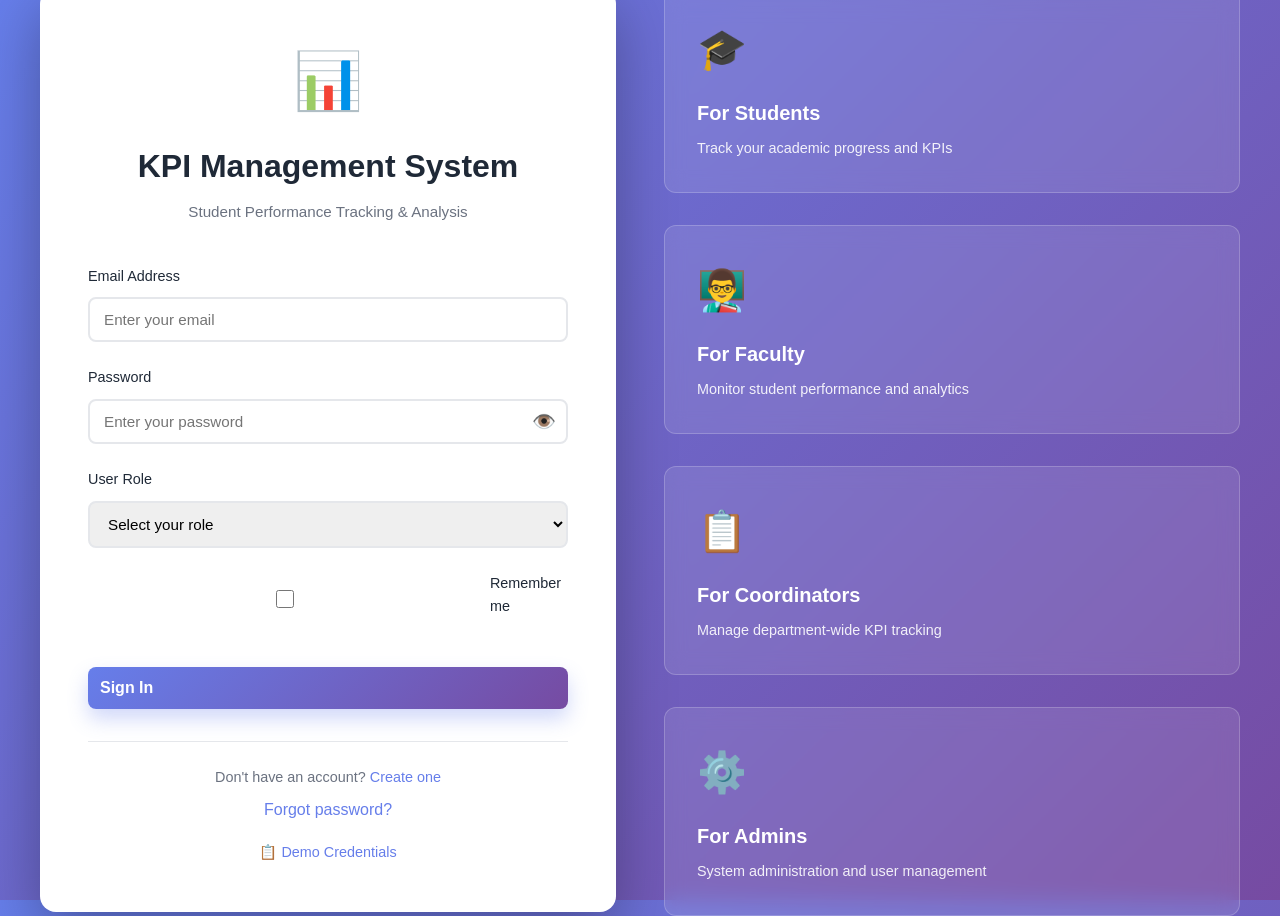
==== frontend/index.html @ 69cb8865 "feat: Add NeuralKPI neon-themed frontend and database seed - Add neon-themed login page (neon-login." ====
<!DOCTYPE html>
<html lang="en">
<head>
    <meta charset="UTF-8">
    <meta name="viewport" content="width=device-width, initial-scale=1.0">
    <title>Student KPI Management System - Login</title>
    <link rel="stylesheet" href="css/styles.css">
    <link rel="stylesheet" href="css/auth.css">
</head>
<body class="auth-body">
    <div class="auth-container">
        <div class="auth-box">
            <div class="auth-header">
                <div class="logo-icon">📊</div>
                <h1>KPI Management System</h1>
                <p class="subtitle">Student Performance Tracking & Analysis</p>
            </div>

            <form id="loginForm" class="login-form">
                <div class="form-group">
                    <label for="email">Email Address</label>
                    <input 
                        type="email" 
                        id="email" 
                        name="email" 
                        placeholder="Enter your email"
                        required
                    >
                </div>

                <div class="form-group">
                    <label for="password">Password</label>
                    <div class="password-input-wrapper">
                        <input 
                            type="password" 
                            id="password" 
                            name="password" 
                            placeholder="Enter your password"
                            required
                        >
                        <button type="button" class="toggle-password" id="togglePassword">
                            👁️
                        </button>
                    </div>
                </div>

                <div class="form-group">
                    <label for="role">User Role</label>
                    <select id="role" name="role" required>
                        <option value="">Select your role</option>
                        <option value="student">Student</option>
                        <option value="faculty">Faculty/Teacher</option>
                        <option value="coordinator">Department Coordinator</option>
                        <option value="admin">Administrator</option>
                    </select>
                </div>

                <div class="form-group checkbox">
                    <input type="checkbox" id="remember" name="remember">
                    <label for="remember">Remember me</label>
                </div>

                <button type="submit" class="btn btn-primary btn-login">Sign In</button>
            </form>

            <div class="auth-footer">
                <p>Don't have an account? <a href="#signup" class="signup-link">Create one</a></p>
                <a href="#forgot" class="forgot-password">Forgot password?</a>
            </div>
        </div>

        <div class="auth-info-panel">
            <div class="info-item">
                <div class="info-icon">🎓</div>
                <h3>For Students</h3>
                <p>Track your academic progress and KPIs</p>
            </div>
            <div class="info-item">
                <div class="info-icon">👨‍🏫</div>
                <h3>For Faculty</h3>
                <p>Monitor student performance and analytics</p>
            </div>
            <div class="info-item">
                <div class="info-icon">📋</div>
                <h3>For Coordinators</h3>
                <p>Manage department-wide KPI tracking</p>
            </div>
            <div class="info-item">
                <div class="info-icon">⚙️</div>
                <h3>For Admins</h3>
                <p>System administration and user management</p>
            </div>
        </div>
    </div>

    <!-- Demo Credentials Modal -->
    <div id="demoModal" class="modal">
        <div class="modal-content">
            <div class="modal-header">
                <h2>Demo Credentials</h2>
                <button class="close-modal">&times;</button>
            </div>
            <div class="modal-body">
                <table class="credentials-table">
                    <tr>
                        <th>Role</th>
                        <th>Email</th>
                        <th>Password</th>
                    </tr>
                    <tr>
                        <td>Student</td>
                        <td>student@example.com</td>
                        <td>password123</td>
                    </tr>
                    <tr>
                        <td>Faculty</td>
                        <td>faculty@example.com</td>
                        <td>password123</td>
                    </tr>
                    <tr>
                        <td>Coordinator</td>
                        <td>coordinator@example.com</td>
                        <td>password123</td>
                    </tr>
                    <tr>
                        <td>Admin</td>
                        <td>admin@example.com</td>
                        <td>admin123</td>
                    </tr>
                </table>
            </div>
        </div>
    </div>

    <script src="js/auth.js"></script>
</body>
</html>
---- frontend/css/styles.css ----
/* ============================================
   Global Styles & Variables
   ============================================ */

:root {
    --primary-color: #6366f1;
    --primary-dark: #4f46e5;
    --primary-light: #818cf8;
    --secondary-color: #8b5cf6;
    --success-color: #10b981;
    --warning-color: #f59e0b;
    --danger-color: #ef4444;
    --info-color: #3b82f6;
    
    --bg-primary: #ffffff;
    --bg-secondary: #f9fafb;
    --bg-tertiary: #f3f4f6;
    
    --text-primary: #1f2937;
    --text-secondary: #6b7280;
    --text-light: #9ca3af;
    
    --border-color: #e5e7eb;
    --border-light: #f3f4f6;
    
    --shadow-sm: 0 1px 2px 0 rgba(0, 0, 0, 0.05);
    --shadow-md: 0 4px 6px -1px rgba(0, 0, 0, 0.1), 0 2px 4px -1px rgba(0, 0, 0, 0.06);
    --shadow-lg: 0 10px 15px -3px rgba(0, 0, 0, 0.1), 0 4px 6px -2px rgba(0, 0, 0, 0.05);
    --shadow-xl: 0 20px 25px -5px rgba(0, 0, 0, 0.1), 0 10px 10px -5px rgba(0, 0, 0, 0.04);
    
    --radius-sm: 4px;
    --radius-md: 8px;
    --radius-lg: 12px;
    --radius-xl: 16px;
    
    --transition: all 0.3s cubic-bezier(0.4, 0, 0.2, 1);
}

* {
    margin: 0;
    padding: 0;
    box-sizing: border-box;
}

html, body {
    height: 100%;
    font-family: -apple-system, BlinkMacSystemFont, 'Segoe UI', Roboto, 'Helvetica Neue', Arial, sans-serif;
}

body {
    background-color: var(--bg-secondary);
    color: var(--text-primary);
    line-height: 1.6;
}

/* ============================================
   Typography
   ============================================ */

h1 { font-size: 2rem; font-weight: 700; }
h2 { font-size: 1.75rem; font-weight: 700; }
h3 { font-size: 1.25rem; font-weight: 600; }
h4 { font-size: 1rem; font-weight: 600; }
h5 { font-size: 0.9rem; font-weight: 600; }

p { color: var(--text-secondary); }

a {
    color: var(--primary-color);
    text-decoration: none;
    transition: var(--transition);
}

a:hover {
    color: var(--primary-dark);
}

/* ============================================
   Buttons
   ============================================ */

.btn {
    padding: 10px 16px;
    border: none;
    border-radius: var(--radius-md);
    font-size: 0.95rem;
    font-weight: 500;
    cursor: pointer;
    transition: var(--transition);
    display: inline-flex;
    align-items: center;
    gap: 8px;
    white-space: nowrap;
}

.btn-primary {
    background-color: var(--primary-color);
    color: white;
    box-shadow: var(--shadow-md);
}

.btn-primary:hover {
    background-color: var(--primary-dark);
    box-shadow: var(--shadow-lg);
    transform: translateY(-2px);
}

.btn-secondary {
    background-color: var(--bg-tertiary);
    color: var(--text-primary);
    border: 1px solid var(--border-color);
}

.btn-secondary:hover {
    background-color: var(--border-light);
    border-color: var(--border-light);
}

.btn-success {
    background-color: var(--success-color);
    color: white;
}

.btn-success:hover {
    background-color: #059669;
}

.btn-danger {
    background-color: var(--danger-color);
    color: white;
}

.btn-danger:hover {
    background-color: #dc2626;
}

.btn:disabled {
    opacity: 0.5;
    cursor: not-allowed;
}

/* ============================================
   Forms
   ============================================ */

.form-group {
    margin-bottom: 1.5rem;
    display: flex;
    flex-direction: column;
}

.form-group label {
    font-weight: 500;
    margin-bottom: 0.5rem;
    color: var(--text-primary);
}

.form-group input,
.form-group select,
.form-group textarea {
    padding: 10px 12px;
    border: 1px solid var(--border-color);
    border-radius: var(--radius-md);
    font-size: 0.95rem;
    font-family: inherit;
    transition: var(--transition);
}

.form-group input:focus,
.form-group select:focus,
.form-group textarea:focus {
    outline: none;
    border-color: var(--primary-color);
    box-shadow: 0 0 0 3px rgba(99, 102, 241, 0.1);
}

.form-group textarea {
    resize: vertical;
    min-height: 100px;
}

.form-row {
    display: grid;
    grid-template-columns: repeat(auto-fit, minmax(300px, 1fr));
    gap: 1.5rem;
}

.checkbox {
    flex-direction: row;
    align-items: center;
    gap: 0.5rem;
}

.checkbox input {
    width: 18px;
    height: 18px;
    margin: 0;
}

/* ============================================
   Cards & Containers
   ============================================ */

.card {
    background-color: var(--bg-primary);
    border-radius: var(--radius-lg);
    padding: 1.5rem;
    box-shadow: var(--shadow-md);
    transition: var(--transition);
}

.card:hover {
    box-shadow: var(--shadow-lg);
}

.container {
    max-width: 1400px;
    margin: 0 auto;
    padding: 0 1.5rem;
}

/* ============================================
   Tables
   ============================================ */

.table-container {
    background-color: var(--bg-primary);
    border-radius: var(--radius-lg);
    box-shadow: var(--shadow-md);
    overflow: hidden;
}

.data-table {
    width: 100%;
    border-collapse: collapse;
}

.data-table thead {
    background-color: var(--bg-tertiary);
    border-bottom: 2px solid var(--border-color);
}

.data-table th {
    padding: 1rem;
    text-align: left;
    font-weight: 600;
    color: var(--text-primary);
}

.data-table td {
    padding: 1rem;
    border-bottom: 1px solid var(--border-light);
}

.data-table tbody tr {
    transition: var(--transition);
}

.data-table tbody tr:hover {
    background-color: var(--bg-secondary);
}

.data-table tbody tr:last-child td {
    border-bottom: none;
}

/* ============================================
   Utilities
   ============================================ */

.subtitle {
    font-size: 0.95rem;
    color: var(--text-light);
}

.text-center {
    text-align: center;
}

.text-right {
    text-align: right;
}

.text-muted {
    color: var(--text-light);
}

.text-success {
    color: var(--success-color);
}

.text-danger {
    color: var(--danger-color);
}

.text-warning {
    color: var(--warning-color);
}

.badge {
    display: inline-block;
    padding: 4px 12px;
    border-radius: 999px;
    font-size: 0.8rem;
    font-weight: 500;
}

.badge-success {
    background-color: rgba(16, 185, 129, 0.1);
    color: var(--success-color);
}

.badge-warning {
    background-color: rgba(245, 158, 11, 0.1);
    color: var(--warning-color);
}

.badge-danger {
    background-color: rgba(239, 68, 68, 0.1);
    color: var(--danger-color);
}

.badge-primary {
    background-color: rgba(99, 102, 241, 0.1);
    color: var(--primary-color);
}

/* ============================================
   Modals
   ============================================ */

.modal {
    display: none;
    position: fixed;
    top: 0;
    left: 0;
    right: 0;
    bottom: 0;
    background-color: rgba(0, 0, 0, 0.5);
    z-index: 1000;
    align-items: center;
    justify-content: center;
    animation: fadeIn 0.3s ease-in-out;
}

.modal.active {
    display: flex;
}

@keyframes fadeIn {
    from {
        opacity: 0;
    }
    to {
        opacity: 1;
    }
}

.modal-content {
    background-color: var(--bg-primary);
    border-radius: var(--radius-lg);
    box-shadow: var(--shadow-xl);
    max-width: 500px;
    width: 90%;
    animation: slideUp 0.3s ease-out;
}

@keyframes slideUp {
    from {
        transform: translateY(50px);
        opacity: 0;
    }
    to {
        transform: translateY(0);
        opacity: 1;
    }
}

.modal-header {
    padding: 1.5rem;
    border-bottom: 1px solid var(--border-color);
    display: flex;
    justify-content: space-between;
    align-items: center;
}

.modal-header h2 {
    font-size: 1.5rem;
    margin: 0;
}

.close-modal {
    background: none;
    border: none;
    font-size: 1.5rem;
    color: var(--text-light);
    cursor: pointer;
    transition: var(--transition);
}

.close-modal:hover {
    color: var(--text-primary);
}

.modal-body {
    padding: 1.5rem;
}

.modal-form {
    display: flex;
    flex-direction: column;
    gap: 1rem;
}

.form-actions {
    display: flex;
    gap: 1rem;
    justify-content: flex-end;
    margin-top: 1.5rem;
}

/* ============================================
   Responsive Design
   ============================================ */

@media (max-width: 768px) {
    h1 { font-size: 1.5rem; }
    h2 { font-size: 1.25rem; }
    h3 { font-size: 1rem; }
    
    .form-row {
        grid-template-columns: 1fr;
    }
}

/* ============================================
   Animations
   ============================================ */

@keyframes spin {
    from {
        transform: rotate(0deg);
    }
    to {
        transform: rotate(360deg);
    }
}

@keyframes pulse {
    0%, 100% {
        opacity: 1;
    }
    50% {
        opacity: 0.5;
    }
}

.spinner {
    animation: spin 1s linear infinite;
}

.pulse {
    animation: pulse 2s cubic-bezier(0.4, 0, 0.6, 1) infinite;
}
---- frontend/css/auth.css ----
/* ============================================
   Authentication Page Styles
   ============================================ */

.auth-body {
    background: linear-gradient(135deg, #667eea 0%, #764ba2 100%);
    min-height: 100vh;
    display: flex;
    align-items: center;
    justify-content: center;
    padding: 20px;
    font-family: -apple-system, BlinkMacSystemFont, 'Segoe UI', Roboto, sans-serif;
}

.auth-container {
    display: grid;
    grid-template-columns: 1fr 1fr;
    gap: 3rem;
    max-width: 1200px;
    width: 100%;
    align-items: center;
}

/* ============================================
   Auth Box (Login Form)
   ============================================ */

.auth-box {
    background-color: white;
    border-radius: 16px;
    box-shadow: 0 20px 60px rgba(0, 0, 0, 0.3);
    padding: 3rem;
    animation: slideInLeft 0.6s ease-out;
}

@keyframes slideInLeft {
    from {
        transform: translateX(-50px);
        opacity: 0;
    }
    to {
        transform: translateX(0);
        opacity: 1;
    }
}

.auth-header {
    text-align: center;
    margin-bottom: 2.5rem;
}

.logo-icon {
    font-size: 3.5rem;
    display: block;
    margin-bottom: 1rem;
    animation: bounce 2s ease-in-out infinite;
}

@keyframes bounce {
    0%, 100% {
        transform: translateY(0);
    }
    50% {
        transform: translateY(-10px);
    }
}

.auth-header h1 {
    font-size: 2rem;
    color: #1f2937;
    margin-bottom: 0.5rem;
}

.auth-header .subtitle {
    color: #6b7280;
    font-size: 0.95rem;
}

/* ============================================
   Form Styles
   ============================================ */

.login-form {
    display: flex;
    flex-direction: column;
    gap: 1.5rem;
}

.login-form .form-group {
    margin-bottom: 0;
}

.login-form label {
    display: block;
    font-weight: 500;
    color: #1f2937;
    margin-bottom: 0.6rem;
    font-size: 0.9rem;
}

.login-form input,
.login-form select {
    width: 100%;
    padding: 12px 14px;
    border: 2px solid #e5e7eb;
    border-radius: 8px;
    font-size: 0.95rem;
    font-family: inherit;
    transition: all 0.3s ease;
}

.login-form input:focus,
.login-form select:focus {
    outline: none;
    border-color: #667eea;
    box-shadow: 0 0 0 4px rgba(102, 126, 234, 0.1);
}

.password-input-wrapper {
    position: relative;
    display: flex;
    align-items: center;
}

.password-input-wrapper input {
    margin: 0;
    width: 100%;
}

.toggle-password {
    position: absolute;
    right: 12px;
    background: none;
    border: none;
    font-size: 1.2rem;
    cursor: pointer;
    color: #6b7280;
    transition: color 0.3s ease;
}

.toggle-password:hover {
    color: #667eea;
}

/* ============================================
   Login Button
   ============================================ */

.btn-login {
    background: linear-gradient(135deg, #667eea 0%, #764ba2 100%);
    color: white;
    padding: 12px;
    border: none;
    border-radius: 8px;
    font-size: 1rem;
    font-weight: 600;
    cursor: pointer;
    transition: all 0.3s ease;
    box-shadow: 0 10px 20px rgba(102, 126, 234, 0.3);
    margin-top: 1rem;
}

.btn-login:hover {
    transform: translateY(-2px);
    box-shadow: 0 15px 30px rgba(102, 126, 234, 0.4);
}

.btn-login:active {
    transform: translateY(0);
}

/* ============================================
   Auth Footer
   ============================================ */

.auth-footer {
    margin-top: 2rem;
    text-align: center;
    border-top: 1px solid #e5e7eb;
    padding-top: 1.5rem;
}

.auth-footer p {
    color: #6b7280;
    font-size: 0.9rem;
    margin-bottom: 0.5rem;
}

.signup-link,
.forgot-password {
    color: #667eea;
    text-decoration: none;
    font-weight: 500;
    transition: color 0.3s ease;
}

.signup-link:hover,
.forgot-password:hover {
    color: #764ba2;
    text-decoration: underline;
}

/* ============================================
   Info Panel (Right Side)
   ============================================ */

.auth-info-panel {
    display: grid;
    grid-template-rows: repeat(2, 1fr);
    gap: 2rem;
    animation: slideInRight 0.6s ease-out;
}

@keyframes slideInRight {
    from {
        transform: translateX(50px);
        opacity: 0;
    }
    to {
        transform: translateX(0);
        opacity: 1;
    }
}

.info-item {
    background-color: rgba(255, 255, 255, 0.1);
    backdrop-filter: blur(10px);
    border: 1px solid rgba(255, 255, 255, 0.2);
    border-radius: 12px;
    padding: 2rem;
    color: white;
    transition: all 0.3s ease;
}

.info-item:hover {
    background-color: rgba(255, 255, 255, 0.15);
    transform: translateY(-5px);
    box-shadow: 0 10px 30px rgba(0, 0, 0, 0.2);
}

.info-icon {
    font-size: 2.5rem;
    display: block;
    margin-bottom: 1rem;
}

.info-item h3 {
    font-size: 1.25rem;
    margin-bottom: 0.5rem;
}

.info-item p {
    font-size: 0.9rem;
    color: rgba(255, 255, 255, 0.9);
    margin: 0;
}

/* ============================================
   Credentials Table
   ============================================ */

.credentials-table {
    width: 100%;
    border-collapse: collapse;
    margin-top: 1rem;
}

.credentials-table th,
.credentials-table td {
    padding: 0.75rem;
    text-align: left;
    border: 1px solid #e5e7eb;
}

.credentials-table th {
    background-color: #f3f4f6;
    font-weight: 600;
    color: #1f2937;
}

.credentials-table td {
    color: #1f2937;
}

/* ============================================
   Modal Styles (for Demo Credentials)
   ============================================ */

.modal {
    display: none;
    position: fixed;
    top: 0;
    left: 0;
    right: 0;
    bottom: 0;
    background-color: rgba(0, 0, 0, 0.5);
    z-index: 1000;
    align-items: center;
    justify-content: center;
}

.modal.active {
    display: flex;
    animation: fadeIn 0.3s ease-in-out;
}

@keyframes fadeIn {
    from {
        opacity: 0;
    }
    to {
        opacity: 1;
    }
}

.modal-content {
    background-color: white;
    border-radius: 12px;
    box-shadow: 0 25px 50px rgba(0, 0, 0, 0.3);
    max-width: 500px;
    width: 90%;
    animation: slideUp 0.3s ease-out;
}

@keyframes slideUp {
    from {
        transform: translateY(30px);
        opacity: 0;
    }
    to {
        transform: translateY(0);
        opacity: 1;
    }
}

.modal-header {
    padding: 1.5rem;
    border-bottom: 1px solid #e5e7eb;
    display: flex;
    justify-content: space-between;
    align-items: center;
}

.modal-header h2 {
    font-size: 1.5rem;
    margin: 0;
    color: #1f2937;
}

.modal-body {
    padding: 1.5rem;
}

/* ============================================
   Responsive Design
   ============================================ */

@media (max-width: 1024px) {
    .auth-container {
        grid-template-columns: 1fr;
        gap: 2rem;
    }

    .auth-info-panel {
        display: grid;
        grid-template-columns: repeat(2, 1fr);
        gap: 1.5rem;
    }

    .auth-box {
        padding: 2.5rem;
    }
}

@media (max-width: 768px) {
    .auth-body {
        padding: 15px;
    }

    .auth-container {
        grid-template-columns: 1fr;
        gap: 1.5rem;
    }

    .auth-box {
        padding: 1.5rem;
    }

    .auth-header h1 {
        font-size: 1.5rem;
    }

    .logo-icon {
        font-size: 2.5rem;
    }

    .auth-info-panel {
        grid-template-columns: 1fr;
        display: none;
    }

    .info-item {
        padding: 1.5rem;
    }
}

@media (max-width: 480px) {
    .auth-box {
        padding: 1.25rem;
    }

    .auth-header h1 {
        font-size: 1.25rem;
    }

    .logo-icon {
        font-size: 2rem;
    }

    .login-form input,
    .login-form select {
        padding: 10px 12px;
        font-size: 16px;
    }
}
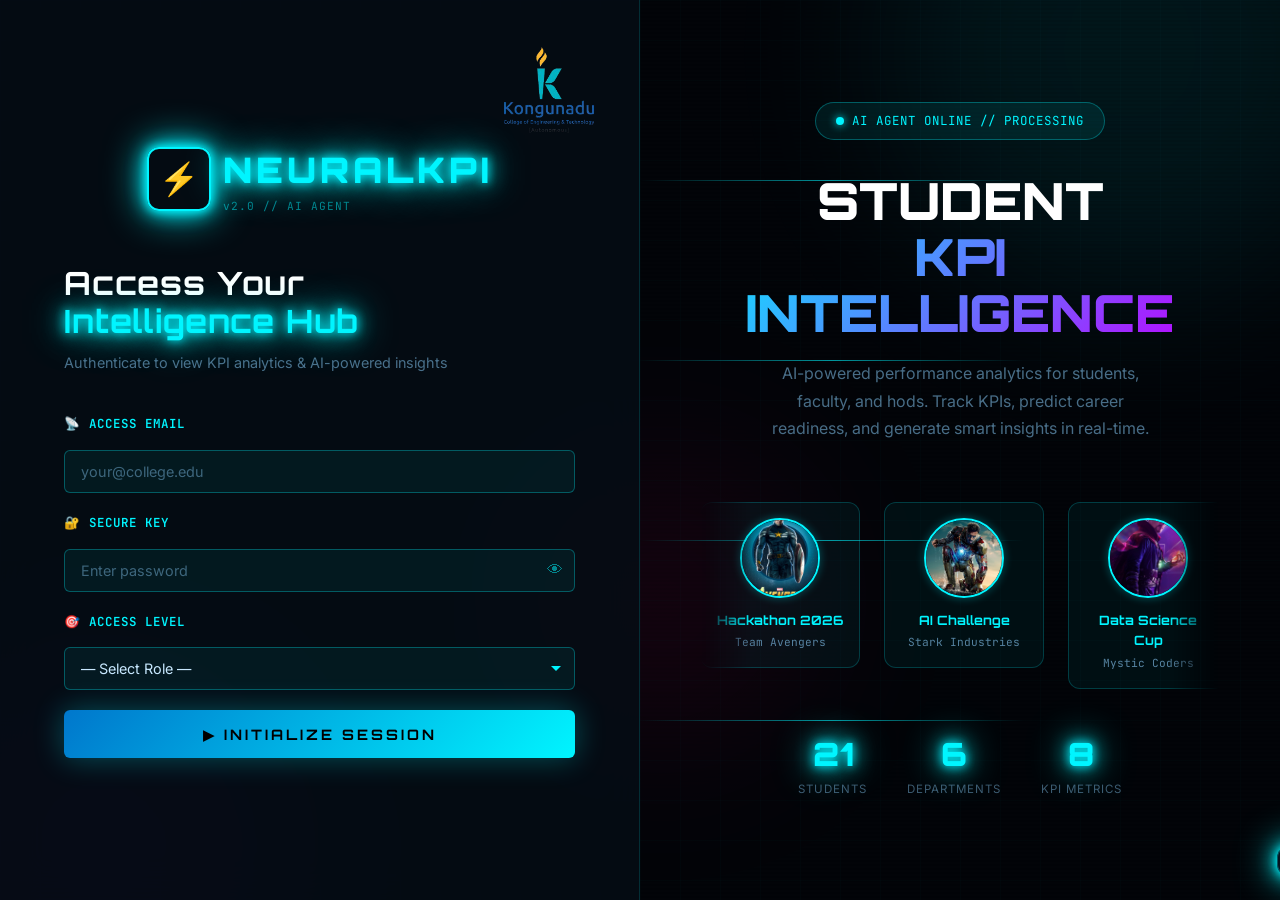
==== commit 0214f469: "Integrated AI Agent Chatbot & Configurable KPI Scoring Engine" ====
--- a/frontend/index.html
+++ b/frontend/index.html
@@ -1,137 +1,883 @@
 <!DOCTYPE html>
 <html lang="en">
+
 <head>
-    <meta charset="UTF-8">
-    <meta name="viewport" content="width=device-width, initial-scale=1.0">
-    <title>Student KPI Management System - Login</title>
-    <link rel="stylesheet" href="css/styles.css">
-    <link rel="stylesheet" href="css/auth.css">
+  <meta charset="UTF-8">
+  <meta name="viewport" content="width=device-width, initial-scale=1.0">
+  <title>NeuralKPI — Student AI Performance Agent</title>
+  <meta name="description" content="AI-powered Student KPI Performance Tracking System with real-time analytics">
+  <link rel="stylesheet" href="css/neon-theme.css">
+  <style>
+    /* ---- LOGIN PAGE SPECIFIC STYLES ---- */
+    body {
+      min-height: 100vh;
+      display: flex;
+      align-items: stretch;
+    }
+
+    /* Animated particle background */
+    .particles-canvas {
+      position: fixed;
+      top: 0;
+      left: 0;
+      width: 100%;
+      height: 100%;
+      z-index: 0;
+      pointer-events: none;
+    }
+
+    /* Floating orbs */
+    .orb {
+      position: fixed;
+      border-radius: 50%;
+      filter: blur(80px);
+      opacity: 0.15;
+      pointer-events: none;
+    }
+
+    .orb-1 {
+      width: 500px;
+      height: 500px;
+      background: var(--neon-cyan);
+      top: -200px;
+      right: -100px;
+      animation: float 8s ease-in-out infinite;
+    }
+
+    .orb-2 {
+      width: 400px;
+      height: 400px;
+      background: var(--neon-purple);
+      bottom: -150px;
+      left: -100px;
+      animation: float 10s ease-in-out infinite reverse;
+    }
+
+    .orb-3 {
+      width: 300px;
+      height: 300px;
+      background: var(--neon-pink);
+      top: 50%;
+      left: 40%;
+      animation: float 6s ease-in-out infinite 2s;
+    }
+
+    /* Page Layout */
+    .login-page {
+      display: grid;
+      grid-template-columns: 1fr 1fr;
+      min-height: 100vh;
+      width: 100%;
+      position: relative;
+      z-index: 2;
+    }
+
+    /* Left Panel - Login Form */
+    .login-panel {
+      display: flex;
+      flex-direction: column;
+      justify-content: center;
+      padding: 60px 64px;
+      background: rgba(5, 13, 21, 0.9);
+      backdrop-filter: blur(20px);
+      border-right: 1px solid rgba(0, 245, 255, 0.15);
+      position: relative;
+    }
+
+    .login-brand {
+      display: flex;
+      align-items: center;
+      justify-content: center;
+      gap: 12px;
+      margin-bottom: 48px;
+    }
+
+    .brand-icon {
+      width: 64px;
+      height: 64px;
+      border: 2px solid var(--neon-cyan);
+      border-radius: 12px;
+      display: flex;
+      align-items: center;
+      justify-content: center;
+      font-size: 2rem;
+      box-shadow: var(--glow-cyan);
+      animation: glowPulse 3s ease-in-out infinite;
+    }
+
+    .brand-name {
+      font-family: var(--font-display);
+      font-size: 2.2rem;
+      font-weight: 900;
+      letter-spacing: 4px;
+      color: var(--neon-cyan);
+      text-shadow: var(--glow-cyan);
+    }
+
+    .brand-version {
+      font-family: var(--font-mono);
+      font-size: 0.7rem;
+      color: rgba(0, 245, 255, 0.5);
+      letter-spacing: 1px;
+    }
+
+    .login-headline {
+      font-family: var(--font-display);
+      font-size: 2rem;
+      font-weight: 700;
+      color: #ffffff;
+      line-height: 1.2;
+      margin-bottom: 10px;
+      letter-spacing: 1px;
+    }
+
+    .login-headline span {
+      color: var(--neon-cyan);
+      text-shadow: var(--glow-cyan);
+    }
+
+    .login-sub {
+      color: rgba(120, 180, 220, 0.6);
+      font-size: 0.9rem;
+      margin-bottom: 40px;
+    }
+
+    /* Form Styles */
+    .login-form {
+      display: flex;
+      flex-direction: column;
+      gap: 20px;
+    }
+
+    .form-group {
+      display: flex;
+      flex-direction: column;
+      gap: 8px;
+    }
+
+    .password-wrapper {
+      position: relative;
+    }
+
+    .password-wrapper .neon-input {
+      padding-right: 48px;
+    }
+
+    .toggle-pw-btn {
+      position: absolute;
+      right: 12px;
+      top: 50%;
+      transform: translateY(-50%);
+      background: transparent;
+      border: none;
+      cursor: pointer;
+      color: rgba(0, 245, 255, 0.5);
+      font-size: 1rem;
+      transition: color var(--transition-fast);
+    }
+
+    .toggle-pw-btn:hover {
+      color: var(--neon-cyan);
+    }
+
+    .forgot-link {
+      align-self: flex-end;
+      font-size: 0.78rem;
+      color: rgba(0, 245, 255, 0.5);
+      text-decoration: none;
+      transition: color var(--transition-fast);
+      font-family: var(--font-mono);
+    }
+
+    .forgot-link:hover {
+      color: var(--neon-cyan);
+    }
+
+    .login-btn {
+      width: 100%;
+      padding: 15px;
+      background: linear-gradient(135deg, #0077cc, #00f5ff);
+      color: #000;
+      font-family: var(--font-display);
+      font-size: 0.9rem;
+      font-weight: 700;
+      letter-spacing: 3px;
+      border: none;
+      border-radius: var(--radius-sm);
+      cursor: pointer;
+      transition: all var(--transition-med);
+      box-shadow: 0 0 30px rgba(0, 245, 255, 0.3);
+      position: relative;
+      overflow: hidden;
+    }
+
+    .login-btn::before {
+      content: '';
+      position: absolute;
+      top: 0;
+      left: -100%;
+      width: 100%;
+      height: 100%;
+      background: linear-gradient(90deg, transparent, rgba(255, 255, 255, 0.2), transparent);
+      transition: left 0.5s;
+    }
+
+    .login-btn:hover {
+      box-shadow: var(--glow-cyan);
+      transform: translateY(-2px);
+    }
+
+    .login-btn:hover::before {
+      left: 100%;
+    }
+
+    .login-btn:active {
+      transform: translateY(0);
+    }
+
+    .login-btn.loading {
+      pointer-events: none;
+      opacity: 0.7;
+    }
+
+    /* Demo Cards */
+    .demo-section {
+      margin-top: 28px;
+      padding-top: 20px;
+      border-top: 1px solid rgba(0, 245, 255, 0.1);
+    }
+
+    .demo-label {
+      font-family: var(--font-mono);
+      font-size: 0.7rem;
+      color: rgba(0, 245, 255, 0.4);
+      letter-spacing: 2px;
+      text-transform: uppercase;
+      margin-bottom: 12px;
+    }
+
+    .demo-cards {
+      display: grid;
+      grid-template-columns: 1fr 1fr;
+      gap: 8px;
+    }
+
+    .demo-card {
+      padding: 10px 14px;
+      background: var(--bg-glass);
+      border: 1px solid rgba(0, 245, 255, 0.1);
+      border-radius: var(--radius-sm);
+      cursor: pointer;
+      transition: all var(--transition-fast);
+    }
+
+    .demo-card:hover {
+      background: var(--bg-glass-hover);
+      border-color: rgba(0, 245, 255, 0.3);
+      transform: translateY(-1px);
+    }
+
+    .demo-role {
+      font-size: 0.7rem;
+      font-weight: 700;
+      letter-spacing: 1px;
+      text-transform: uppercase;
+      margin-bottom: 2px;
+      font-family: var(--font-mono);
+    }
+
+    .demo-creds {
+      font-size: 0.72rem;
+      color: rgba(120, 180, 220, 0.6);
+    }
+
+    /* Right Panel - Hero */
+    .hero-panel {
+      display: flex;
+      flex-direction: column;
+      justify-content: center;
+      align-items: center;
+      padding: 60px;
+      background: rgba(2, 4, 8, 0.5);
+      position: relative;
+      overflow: hidden;
+    }
+
+    /* Animated circuit lines */
+    .circuit-bg {
+      position: absolute;
+      inset: 0;
+      pointer-events: none;
+      overflow: hidden;
+    }
+
+    .circuit-line {
+      position: absolute;
+      background: linear-gradient(90deg, transparent, rgba(0, 245, 255, 0.6), transparent);
+      height: 1px;
+      width: 60%;
+      animation: dataStream 4s linear infinite;
+    }
+
+    .hero-badge {
+      display: inline-flex;
+      align-items: center;
+      gap: 8px;
+      padding: 8px 20px;
+      background: rgba(0, 245, 255, 0.08);
+      border: 1px solid rgba(0, 245, 255, 0.3);
+      border-radius: 100px;
+      margin-bottom: 32px;
+      font-family: var(--font-mono);
+      font-size: 0.78rem;
+      color: var(--neon-cyan);
+      letter-spacing: 1px;
+    }
+
+    .hero-badge-dot {
+      width: 8px;
+      height: 8px;
+      background: var(--neon-cyan);
+      border-radius: 50%;
+      animation: neonPulse 1.5s ease-in-out infinite;
+      box-shadow: 0 0 8px var(--neon-cyan);
+    }
+
+    .hero-title {
+      font-family: var(--font-display);
+      font-size: 3.2rem;
+      font-weight: 900;
+      text-align: center;
+      line-height: 1.1;
+      margin-bottom: 20px;
+    }
+
+    .hero-title .line1 {
+      color: #ffffff;
+      display: block;
+    }
+
+    .hero-title .line2 {
+      background: linear-gradient(135deg, var(--neon-cyan), var(--neon-purple));
+      -webkit-background-clip: text;
+      -webkit-text-fill-color: transparent;
+      background-clip: text;
+      display: block;
+    }
+
+    .hero-desc {
+      text-align: center;
+      color: rgba(120, 180, 220, 0.6);
+      font-size: 1rem;
+      max-width: 400px;
+      line-height: 1.7;
+      margin-bottom: 40px;
+    }
+
+    /* Feature Grid */
+    .features-grid {
+      display: grid;
+      grid-template-columns: 1fr 1fr;
+      gap: 16px;
+      width: 100%;
+      max-width: 500px;
+    }
+
+    .feature-item {
+      padding: 20px;
+      background: var(--bg-glass);
+      border-radius: var(--radius-md);
+      border: var(--border-neon);
+      transition: all var(--transition-med);
+    }
+
+    .feature-item:hover {
+      background: var(--bg-glass-hover);
+      box-shadow: 0 0 20px rgba(0, 245, 255, 0.08);
+      transform: translateY(-3px);
+    }
+
+    .feature-icon {
+      font-size: 1.8rem;
+      margin-bottom: 8px;
+    }
+
+    .feature-name {
+      font-family: var(--font-display);
+      font-size: 0.75rem;
+      font-weight: 700;
+      color: var(--neon-cyan);
+      letter-spacing: 1px;
+      text-transform: uppercase;
+      margin-bottom: 4px;
+    }
+
+    .feature-desc {
+      font-size: 0.75rem;
+      color: rgba(120, 180, 220, 0.5);
+      line-height: 1.4;
+    }
+
+    /* Stats Row */
+    .stats-row {
+      display: flex;
+      gap: 40px;
+      margin-top: 40px;
+    }
+
+    .stat-item {
+      text-align: center;
+    }
+
+    .stat-num {
+      font-family: var(--font-display);
+      font-size: 2rem;
+      font-weight: 900;
+      color: var(--neon-cyan);
+      text-shadow: var(--glow-cyan);
+    }
+
+    .stat-label {
+      font-size: 0.72rem;
+      color: rgba(120, 180, 220, 0.5);
+      letter-spacing: 1px;
+      text-transform: uppercase;
+    }
+
+    /* Error message */
+    .error-msg {
+      padding: 12px 16px;
+      background: rgba(255, 0, 110, 0.1);
+      border: 1px solid rgba(255, 0, 110, 0.4);
+      border-radius: var(--radius-sm);
+      color: var(--neon-pink);
+      font-size: 0.85rem;
+      display: none;
+    }
+
+    .error-msg.show {
+      display: block;
+      animation: fadeIn 0.3s ease;
+    }
+
+    /* Marquee Winners */
+    .winners-marquee {
+      width: 100%;
+      max-width: 600px;
+      overflow: hidden;
+      white-space: nowrap;
+      position: relative;
+      margin-top: 20px;
+      mask-image: linear-gradient(to right, transparent, black 10%, black 90%, transparent);
+      -webkit-mask-image: linear-gradient(to right, transparent, black 10%, black 90%, transparent);
+    }
+
+    .winners-track {
+      display: inline-block;
+      animation: marquee 20s linear infinite;
+    }
+
+    .winners-track:hover {
+      animation-play-state: paused;
+    }
+
+    @keyframes marquee {
+      0% {
+        transform: translateX(0);
+      }
+
+      100% {
+        transform: translateX(-50%);
+      }
+    }
+
+    .winner-card {
+      display: inline-flex;
+      flex-direction: column;
+      align-items: center;
+      width: 160px;
+      margin-right: 20px;
+      padding: 15px;
+      background: rgba(0, 245, 255, 0.05);
+      border-radius: var(--radius-md);
+      border: 1px solid rgba(0, 245, 255, 0.2);
+      vertical-align: top;
+      white-space: normal;
+      text-align: center;
+      transition: all var(--transition-med);
+    }
+
+    .winner-card:hover {
+      background: rgba(0, 245, 255, 0.1);
+      box-shadow: 0 0 15px rgba(0, 245, 255, 0.15);
+      transform: translateY(-2px);
+    }
+
+    .winner-photo {
+      width: 80px;
+      height: 80px;
+      border-radius: 50%;
+      object-fit: cover;
+      margin-bottom: 12px;
+      border: 2px solid var(--neon-cyan);
+      box-shadow: 0 0 10px rgba(0, 245, 255, 0.3);
+    }
+
+    .winner-event {
+      font-family: var(--font-display);
+      font-size: 0.8rem;
+      font-weight: 700;
+      color: var(--neon-cyan);
+      margin-bottom: 4px;
+    }
+
+    .winner-team {
+      font-family: var(--font-mono);
+      font-size: 0.7rem;
+      color: rgba(120, 180, 220, 0.7);
+    }
+
+    /* Responsive */
+    @media (max-width: 960px) {
+      .login-page {
+        grid-template-columns: 1fr;
+      }
+
+      .hero-panel {
+        display: none;
+      }
+
+      .login-panel {
+        padding: 40px 32px;
+      }
+    }
+  </style>
 </head>
-<body class="auth-body">
-    <div class="auth-container">
-        <div class="auth-box">
-            <div class="auth-header">
-                <div class="logo-icon">📊</div>
-                <h1>KPI Management System</h1>
-                <p class="subtitle">Student Performance Tracking & Analysis</p>
-            </div>
-
-            <form id="loginForm" class="login-form">
-                <div class="form-group">
-                    <label for="email">Email Address</label>
-                    <input 
-                        type="email" 
-                        id="email" 
-                        name="email" 
-                        placeholder="Enter your email"
-                        required
-                    >
-                </div>
-
-                <div class="form-group">
-                    <label for="password">Password</label>
-                    <div class="password-input-wrapper">
-                        <input 
-                            type="password" 
-                            id="password" 
-                            name="password" 
-                            placeholder="Enter your password"
-                            required
-                        >
-                        <button type="button" class="toggle-password" id="togglePassword">
-                            👁️
-                        </button>
-                    </div>
-                </div>
-
-                <div class="form-group">
-                    <label for="role">User Role</label>
-                    <select id="role" name="role" required>
-                        <option value="">Select your role</option>
-                        <option value="student">Student</option>
-                        <option value="faculty">Faculty/Teacher</option>
-                        <option value="coordinator">Department Coordinator</option>
-                        <option value="admin">Administrator</option>
-                    </select>
-                </div>
-
-                <div class="form-group checkbox">
-                    <input type="checkbox" id="remember" name="remember">
-                    <label for="remember">Remember me</label>
-                </div>
-
-                <button type="submit" class="btn btn-primary btn-login">Sign In</button>
-            </form>
-
-            <div class="auth-footer">
-                <p>Don't have an account? <a href="#signup" class="signup-link">Create one</a></p>
-                <a href="#forgot" class="forgot-password">Forgot password?</a>
-            </div>
+
+<body>
+  <!-- Background layers -->
+  <div class="bg-grid"></div>
+  <div class="bg-scanlines"></div>
+  <div class="orb orb-1"></div>
+  <div class="orb orb-2"></div>
+  <div class="orb orb-3"></div>
+
+  <div class="login-page" style="position:relative; z-index:2;">
+    <!-- ===== LEFT: LOGIN PANEL ===== -->
+    <div class="login-panel animate-fade-in">
+      <img src="pictures/new-logo1.png" alt="Kongunadu College Logo"
+        style="position: absolute; top: 30px; right: 30px; width: 120px; height: auto; z-index: 10;" />
+
+      <!-- Brand -->
+      <div class="login-brand">
+        <div class="brand-icon">⚡</div>
+        <div>
+          <div class="brand-name">NEURALKPI</div>
+          <div class="brand-version">v2.0 // AI AGENT</div>
         </div>
-
-        <div class="auth-info-panel">
-            <div class="info-item">
-                <div class="info-icon">🎓</div>
-                <h3>For Students</h3>
-                <p>Track your academic progress and KPIs</p>
-            </div>
-            <div class="info-item">
-                <div class="info-icon">👨‍🏫</div>
-                <h3>For Faculty</h3>
-                <p>Monitor student performance and analytics</p>
-            </div>
-            <div class="info-item">
-                <div class="info-icon">📋</div>
-                <h3>For Coordinators</h3>
-                <p>Manage department-wide KPI tracking</p>
-            </div>
-            <div class="info-item">
-                <div class="info-icon">⚙️</div>
-                <h3>For Admins</h3>
-                <p>System administration and user management</p>
-            </div>
+      </div>
+
+      <h1 class="login-headline">Access Your<br><span>Intelligence Hub</span></h1>
+      <p class="login-sub">Authenticate to view KPI analytics &amp; AI-powered insights</p>
+
+      <!-- Error message -->
+      <div class="error-msg" id="errorMsg">⚠️ Invalid credentials. Please try again.</div>
+
+      <!-- Login Form -->
+      <form class="login-form" id="loginForm" novalidate>
+        <div class="form-group">
+          <label class="form-label" for="loginEmail">📡 Access Email</label>
+          <input class="neon-input" type="email" id="loginEmail" placeholder="your@college.edu" required>
         </div>
+
+        <div class="form-group">
+          <label class="form-label" for="loginPassword">🔐 Secure Key</label>
+          <div class="password-wrapper">
+            <input class="neon-input" type="password" id="loginPassword" placeholder="Enter password" required>
+            <button type="button" class="toggle-pw-btn" id="togglePw">👁</button>
+          </div>
+        </div>
+
+        <div class="form-group">
+          <label class="form-label" for="loginRole">🎯 Access Level</label>
+          <select class="neon-select" id="loginRole" required>
+            <option value="">— Select Role —</option>
+            <option value="admin">⚙️ System Admin</option>
+            <option value="faculty">👨‍🏫 Faculty</option>
+            <option value="hod">📋 HOD</option>
+            <option value="student">🎓 Student</option>
+          </select>
+        </div>
+
+        <button type="submit" class="login-btn" id="loginBtn">
+          ▶ INITIALIZE SESSION
+        </button>
+      </form>
     </div>
 
-    <!-- Demo Credentials Modal -->
-    <div id="demoModal" class="modal">
-        <div class="modal-content">
-            <div class="modal-header">
-                <h2>Demo Credentials</h2>
-                <button class="close-modal">&times;</button>
-            </div>
-            <div class="modal-body">
-                <table class="credentials-table">
-                    <tr>
-                        <th>Role</th>
-                        <th>Email</th>
-                        <th>Password</th>
-                    </tr>
-                    <tr>
-                        <td>Student</td>
-                        <td>student@example.com</td>
-                        <td>password123</td>
-                    </tr>
-                    <tr>
-                        <td>Faculty</td>
-                        <td>faculty@example.com</td>
-                        <td>password123</td>
-                    </tr>
-                    <tr>
-                        <td>Coordinator</td>
-                        <td>coordinator@example.com</td>
-                        <td>password123</td>
-                    </tr>
-                    <tr>
-                        <td>Admin</td>
-                        <td>admin@example.com</td>
-                        <td>admin123</td>
-                    </tr>
-                </table>
-            </div>
+    <!-- ===== RIGHT: HERO PANEL ===== -->
+    <div class="hero-panel">
+      <!-- Circuit animation lines -->
+      <div class="circuit-bg">
+        <div class="circuit-line" style="top:20%; animation-delay:0s;"></div>
+        <div class="circuit-line" style="top:40%; animation-delay:1.5s;"></div>
+        <div class="circuit-line" style="top:60%; animation-delay:0.8s;"></div>
+        <div class="circuit-line" style="top:80%; animation-delay:2.3s;"></div>
+      </div>
+
+      <div class="hero-badge">
+        <div class="hero-badge-dot"></div>
+        AI AGENT ONLINE // PROCESSING
+      </div>
+
+      <h2 class="hero-title">
+        <span class="line1">STUDENT</span>
+        <span class="line2">KPI INTELLIGENCE</span>
+      </h2>
+
+      <p class="hero-desc">
+        AI-powered performance analytics for students, faculty, and hods.
+        Track KPIs, predict career readiness, and generate smart insights in real-time.
+      </p>
+
+      <!-- Latest Prize Winners -->
+      <div class="winners-marquee">
+        <div class="winners-track">
+          <div class="winner-card"><img src="pictures/captian.jpg" class="winner-photo" alt="Team Avengers">
+            <div class="winner-event">Hackathon 2026</div>
+            <div class="winner-team">Team Avengers</div>
+          </div>
+          <div class="winner-card"><img src="pictures/iron-man.jpg" class="winner-photo" alt="Stark Industries">
+            <div class="winner-event">AI Challenge</div>
+            <div class="winner-team">Stark Industries</div>
+          </div>
+          <div class="winner-card"><img src="pictures/doc strange.jpg" class="winner-photo" alt="Mystic Coders">
+            <div class="winner-event">Data Science Cup</div>
+            <div class="winner-team">Mystic Coders</div>
+          </div>
+          <div class="winner-card"><img src="pictures/spiderman.jpg" class="winner-photo" alt="Web Slingers">
+            <div class="winner-event">Web Dev Clash</div>
+            <div class="winner-team">Web Slingers</div>
+          </div>
+          <div class="winner-card"><img src="pictures/thor.jpg" class="winner-photo" alt="Thunder Nodes">
+            <div class="winner-event">Cloud Summit</div>
+            <div class="winner-team">Thunder Nodes</div>
+          </div>
+          <!-- Duplicate for seamless loop -->
+          <div class="winner-card"><img src="pictures/captian.jpg" class="winner-photo" alt="Team Avengers">
+            <div class="winner-event">Hackathon 2026</div>
+            <div class="winner-team">Team Avengers</div>
+          </div>
+          <div class="winner-card"><img src="pictures/iron-man.jpg" class="winner-photo" alt="Stark Industries">
+            <div class="winner-event">AI Challenge</div>
+            <div class="winner-team">Stark Industries</div>
+          </div>
+          <div class="winner-card"><img src="pictures/doc strange.jpg" class="winner-photo" alt="Mystic Coders">
+            <div class="winner-event">Data Science Cup</div>
+            <div class="winner-team">Mystic Coders</div>
+          </div>
+          <div class="winner-card"><img src="pictures/spiderman.jpg" class="winner-photo" alt="Web Slingers">
+            <div class="winner-event">Web Dev Clash</div>
+            <div class="winner-team">Web Slingers</div>
+          </div>
+          <div class="winner-card"><img src="pictures/thor.jpg" class="winner-photo" alt="Thunder Nodes">
+            <div class="winner-event">Cloud Summit</div>
+            <div class="winner-team">Thunder Nodes</div>
+          </div>
         </div>
+      </div>
+
+      <div class="stats-row">
+        <div class="stat-item">
+          <div class="stat-num" id="statStudents">21</div>
+          <div class="stat-label">Students</div>
+        </div>
+        <div class="stat-item">
+          <div class="stat-num" id="statDepts">6</div>
+          <div class="stat-label">Departments</div>
+        </div>
+        <div class="stat-item">
+          <div class="stat-num" id="statKPIs">8</div>
+          <div class="stat-label">KPI Metrics</div>
+        </div>
+      </div>
     </div>
-
-    <script src="js/auth.js"></script>
+  </div>
+
+  <!-- Toast -->
+  <div class="neon-toast" id="toast"></div>
+
+  <script>
+    // ---- Demo credential auto-fill ----
+    function fillDemoCredentials(email, password, role) {
+      document.getElementById('loginEmail').value = email;
+      document.getElementById('loginPassword').value = password;
+      document.getElementById('loginRole').value = role;
+      showToast(`Demo: ${role} credentials loaded`, 'success');
+    }
+
+    // ---- Password toggle ----
+    document.getElementById('togglePw').addEventListener('click', () => {
+      const pw = document.getElementById('loginPassword');
+      pw.type = pw.type === 'password' ? 'text' : 'password';
+    });
+
+    // ---- Login form submission ----
+    document.getElementById('loginForm').addEventListener('submit', async (e) => {
+      e.preventDefault();
+      const email = document.getElementById('loginEmail').value.trim();
+      const password = document.getElementById('loginPassword').value;
+      const role = document.getElementById('loginRole').value;
+      const btn = document.getElementById('loginBtn');
+      const errorMsg = document.getElementById('errorMsg');
+
+      if (!email || !password || !role) {
+        showError('Please fill in all fields');
+        return;
+      }
+
+      btn.textContent = '⟳ AUTHENTICATING...';
+      btn.classList.add('loading');
+      errorMsg.classList.remove('show');
+
+      // Simulate auth (replace with real API call when backend is running)
+      setTimeout(() => {
+        let validCreds = [
+          { email: 'admin@kpi.edu', password: 'admin123', role: 'admin' },
+          { email: 'hod.cse@kpi.edu', password: 'hod123', role: 'hod' },
+          { email: 'hod.ece@kpi.edu', password: 'hod123', role: 'hod' },
+          { email: 'hod.mech@kpi.edu', password: 'hod123', role: 'hod' },
+          { email: 'hod.ce@kpi.edu', password: 'hod123', role: 'hod' },
+          { email: 'hod.it@kpi.edu', password: 'hod123', role: 'hod' },
+          { email: 'hod.ai@kpi.edu', password: 'hod123', role: 'hod' },
+          // Custom Faculty logins
+          { email: 'fac.cse@kpi.edu', password: 'faculty123', role: 'faculty' },
+          { email: 'fac.ece@kpi.edu', password: 'faculty123', role: 'faculty' },
+          { email: 'fac.mech@kpi.edu', password: 'faculty123', role: 'faculty' },
+          { email: 'fac.ce@kpi.edu', password: 'faculty123', role: 'faculty' },
+          { email: 'fac.it@kpi.edu', password: 'faculty123', role: 'faculty' },
+          { email: 'fac.ai@kpi.edu', password: 'faculty123', role: 'faculty' },
+          // All 21 student logins (password: student123 for all)
+          { email: 'cse001@college.edu', password: 'student123', role: 'student' },
+          { email: 'cse002@college.edu', password: 'student123', role: 'student' },
+          { email: 'cse003@college.edu', password: 'student123', role: 'student' },
+          { email: 'cse004@college.edu', password: 'student123', role: 'student' },
+          { email: 'cse005@college.edu', password: 'student123', role: 'student' },
+          { email: 'ece001@college.edu', password: 'student123', role: 'student' },
+          { email: 'ece002@college.edu', password: 'student123', role: 'student' },
+          { email: 'ece003@college.edu', password: 'student123', role: 'student' },
+          { email: 'ece004@college.edu', password: 'student123', role: 'student' },
+          { email: 'me001@college.edu', password: 'student123', role: 'student' },
+          { email: 'me002@college.edu', password: 'student123', role: 'student' },
+          { email: 'me003@college.edu', password: 'student123', role: 'student' },
+          { email: 'ce001@college.edu', password: 'student123', role: 'student' },
+          { email: 'ce002@college.edu', password: 'student123', role: 'student' },
+          { email: 'it001@college.edu', password: 'student123', role: 'student' },
+          { email: 'it002@college.edu', password: 'student123', role: 'student' },
+          { email: 'it003@college.edu', password: 'student123', role: 'student' },
+          { email: 'ai001@college.edu', password: 'student123', role: 'student' },
+          { email: 'ai002@college.edu', password: 'student123', role: 'student' },
+          { email: 'ai003@college.edu', password: 'student123', role: 'student' },
+          { email: 'ai004@college.edu', password: 'student123', role: 'student' },
+        ];
+
+        // Ensure all 30 faculty logins are valid
+        for (let i = 1; i <= 30; i++) {
+          validCreds.push({
+            email: `fac${String(i).padStart(2, '0')}@kpi.edu`,
+            password: 'faculty123',
+            role: 'faculty'
+          });
+        }
+
+        const match = validCreds.find(c => c.email === email && c.password === password && c.role === role);
+
+        if (match) {
+          localStorage.setItem('kpi_user', JSON.stringify({ email, role, name: getRoleName(role, email) }));
+          showToast('Authentication successful! Redirecting...', 'success');
+          setTimeout(() => { window.location.href = 'dashboard.html'; }, 1200);
+        } else {
+          btn.textContent = '▶ INITIALIZE SESSION';
+          btn.classList.remove('loading');
+          showError('Invalid credentials or role mismatch');
+        }
+      }, 1400);
+    });
+
+    function getRoleName(role, email = '') {
+      if (role === 'admin') return 'System Administrator';
+      if (role === 'faculty') {
+        const facNames = {
+          'fac.cse@kpi.edu': 'Dr. Ramesh Kumar (CSE)',
+          'fac.ece@kpi.edu': 'Dr. Suresh (ECE)',
+          'fac.mech@kpi.edu': 'Dr. Mahesh (MECH)',
+          'fac.ce@kpi.edu': 'Dr. Dinesh (CE)',
+          'fac.it@kpi.edu': 'Dr. Gireesh (IT)',
+          'fac.ai@kpi.edu': 'Dr. Harish (AIDS)'
+        };
+        if (facNames[email]) return facNames[email];
+
+        const num = email.match(/\d+/);
+        return num ? `Faculty Member (FAC${num[0]})` : 'Faculty Member';
+      }
+      if (role === 'hod') {
+        const hodNames = {
+          'hod.cse@kpi.edu': 'Prof. Sharma (CSE)',
+          'hod.ece@kpi.edu': 'Prof. Reddy (ECE)',
+          'hod.mech@kpi.edu': 'Prof. Singh (MECH)',
+          'hod.ce@kpi.edu': 'Prof. Thomas (CE)',
+          'hod.it@kpi.edu': 'Prof. Nambiar (IT)',
+          'hod.ai@kpi.edu': 'Prof. Bose (AIDS)'
+        };
+        return hodNames[email] || 'Head of Department';
+      }
+      const studentNames = {
+        'cse001@college.edu': 'Arjun Sharma', 'cse002@college.edu': 'Priya Patel',
+        'cse003@college.edu': 'Rahul Verma', 'cse004@college.edu': 'Sneha Iyer',
+        'cse005@college.edu': 'Vikram Nair', 'ece001@college.edu': 'Ananya Krishnan',
+        'ece002@college.edu': 'Karthik Reddy', 'ece003@college.edu': 'Divya Menon',
+        'ece004@college.edu': 'Sai Kumar', 'me001@college.edu': 'Rohit Singh',
+        'me002@college.edu': 'Kavitha Suresh', 'me003@college.edu': 'Arun Raj',
+        'ce001@college.edu': 'Deepa Thomas', 'ce002@college.edu': 'Harish Kumar',
+        'it001@college.edu': 'Meera Nambiar', 'it002@college.edu': 'Ajay Chandran',
+        'it003@college.edu': 'Lakshmi Pillai', 'ai001@college.edu': 'Ravi Teja',
+        'ai002@college.edu': 'Pooja Gupta', 'ai003@college.edu': 'Nikhil Bose',
+        'ai004@college.edu': 'Sreya Nair',
+      };
+      return studentNames[email] || 'Student';
+    }
+
+    function showError(msg) {
+      const el = document.getElementById('errorMsg');
+      el.textContent = '⚠️ ' + msg;
+      el.classList.add('show');
+    }
+
+    // ---- Toast notification ----
+    function showToast(message, type = 'info') {
+      const toast = document.getElementById('toast');
+      toast.textContent = message;
+      toast.className = `neon-toast ${type}`;
+      toast.classList.add('show');
+      setTimeout(() => toast.classList.remove('show'), 3000);
+    }
+
+    // ---- Animate stats counters ----
+    function animateCounter(el, target, duration = 2000) {
+      let start = 0;
+      const step = Math.ceil(target / (duration / 16));
+      const timer = setInterval(() => {
+        start = Math.min(start + step, target);
+        el.textContent = start;
+        if (start >= target) clearInterval(timer);
+      }, 16);
+    }
+    setTimeout(() => {
+      animateCounter(document.getElementById('statStudents'), 21);
+      animateCounter(document.getElementById('statDepts'), 6, 800);
+      animateCounter(document.getElementById('statKPIs'), 8, 600);
+    }, 500);
+  </script>
 </body>
-</html>
+
+</html>
--- a/frontend/css/neon-theme.css
+++ b/frontend/css/neon-theme.css
@@ -0,0 +1,816 @@
+/* ============================================
+   NEON THEME - CSS DESIGN SYSTEM
+   Student KPI AI Agent
+   ============================================ */
+
+@import url('https://fonts.googleapis.com/css2?family=Orbitron:wght@400;500;600;700;900&family=Inter:wght@300;400;500;600;700&family=JetBrains+Mono:wght@300;400;500&display=swap');
+
+/* ---- CSS Variables ---- */
+:root {
+  /* Core Neon Colors */
+  --neon-cyan: #00f5ff;
+  --neon-purple: #bf00ff;
+  --neon-pink: #ff006e;
+  --neon-green: #39ff14;
+  --neon-yellow: #fff000;
+  --neon-blue: #0080ff;
+  --neon-orange: #ff6600;
+
+  /* Glow variants */
+  --glow-cyan: 0 0 10px #00f5ff, 0 0 20px #00f5ff, 0 0 40px #00f5ff;
+  --glow-purple: 0 0 10px #bf00ff, 0 0 20px #bf00ff, 0 0 40px #bf00ff;
+  --glow-pink: 0 0 10px #ff006e, 0 0 20px #ff006e, 0 0 40px #ff006e;
+  --glow-green: 0 0 10px #39ff14, 0 0 20px #39ff14, 0 0 40px #39ff14;
+  --glow-blue: 0 0 10px #0080ff, 0 0 20px #0080ff;
+
+  /* Dark Background System */
+  --bg-void: #020408;
+  --bg-deep: #050d15;
+  --bg-dark: #080f1a;
+  --bg-card: rgba(8, 20, 35, 0.85);
+  --bg-glass: rgba(0, 245, 255, 0.04);
+  --bg-glass-hover: rgba(0, 245, 255, 0.08);
+  --bg-input: rgba(0, 245, 255, 0.06);
+
+  /* Borders */
+  --border-neon: 1px solid rgba(0, 245, 255, 0.3);
+  --border-bright: 1px solid rgba(0, 245, 255, 0.7);
+  --border-purple: 1px solid rgba(191, 0, 255, 0.4);
+  --border-pink: 1px solid rgba(255, 0, 110, 0.4);
+
+  /* Typography */
+  --font-display: 'Orbitron', sans-serif;
+  --font-body: 'Inter', sans-serif;
+  --font-mono: 'JetBrains Mono', monospace;
+
+  /* Transitions */
+  --transition-fast: 0.15s ease;
+  --transition-med: 0.3s ease;
+  --transition-slow: 0.6s ease;
+
+  /* Spacing */
+  --radius-sm: 6px;
+  --radius-md: 12px;
+  --radius-lg: 20px;
+  --radius-xl: 30px;
+}
+
+/* ---- Reset & Base ---- */
+*,
+*::before,
+*::after {
+  box-sizing: border-box;
+  margin: 0;
+  padding: 0;
+}
+
+html {
+  scroll-behavior: smooth;
+}
+
+body {
+  font-family: var(--font-body);
+  background-color: var(--bg-void);
+  color: #c8e8ff;
+  line-height: 1.6;
+  overflow-x: hidden;
+  min-height: 100vh;
+}
+
+/* ---- Scrollbar ---- */
+::-webkit-scrollbar {
+  width: 6px;
+  height: 6px;
+}
+
+::-webkit-scrollbar-track {
+  background: var(--bg-deep);
+}
+
+::-webkit-scrollbar-thumb {
+  background: linear-gradient(var(--neon-cyan), var(--neon-purple));
+  border-radius: 3px;
+}
+
+/* ---- Selection ---- */
+::selection {
+  background: rgba(0, 245, 255, 0.3);
+  color: var(--neon-cyan);
+}
+
+/* ---- Animated Background ---- */
+.bg-grid {
+  position: fixed;
+  top: 0;
+  left: 0;
+  width: 100%;
+  height: 100%;
+  pointer-events: none;
+  z-index: 0;
+  background-image:
+    linear-gradient(rgba(0, 245, 255, 0.03) 1px, transparent 1px),
+    linear-gradient(90deg, rgba(0, 245, 255, 0.03) 1px, transparent 1px);
+  background-size: 40px 40px;
+}
+
+.bg-scanlines {
+  position: fixed;
+  top: 0;
+  left: 0;
+  width: 100%;
+  height: 100%;
+  pointer-events: none;
+  z-index: 1;
+  background: repeating-linear-gradient(0deg,
+      transparent,
+      transparent 2px,
+      rgba(0, 0, 0, 0.08) 2px,
+      rgba(0, 0, 0, 0.08) 4px);
+}
+
+/* ---- Neon Text Utilities ---- */
+.text-neon-cyan {
+  color: var(--neon-cyan);
+  text-shadow: var(--glow-cyan);
+}
+
+.text-neon-purple {
+  color: var(--neon-purple);
+  text-shadow: var(--glow-purple);
+}
+
+.text-neon-pink {
+  color: var(--neon-pink);
+  text-shadow: var(--glow-pink);
+}
+
+.text-neon-green {
+  color: var(--neon-green);
+  text-shadow: var(--glow-green);
+}
+
+.font-display {
+  font-family: var(--font-display);
+}
+
+.font-mono {
+  font-family: var(--font-mono);
+}
+
+/* ---- Glassmorphism Cards ---- */
+.glass-card {
+  background: var(--bg-card);
+  border: var(--border-neon);
+  border-radius: var(--radius-lg);
+  backdrop-filter: blur(20px);
+  -webkit-backdrop-filter: blur(20px);
+  position: relative;
+  overflow: hidden;
+  transition: all var(--transition-med);
+}
+
+.glass-card::before {
+  content: '';
+  position: absolute;
+  top: 0;
+  left: 0;
+  right: 0;
+  height: 1px;
+  background: linear-gradient(90deg, transparent, var(--neon-cyan), transparent);
+  opacity: 0.6;
+}
+
+.glass-card:hover {
+  border-color: rgba(0, 245, 255, 0.6);
+  box-shadow: 0 0 30px rgba(0, 245, 255, 0.1), inset 0 0 30px rgba(0, 245, 255, 0.03);
+  transform: translateY(-2px);
+}
+
+/* ---- Neon Buttons ---- */
+.btn {
+  display: inline-flex;
+  align-items: center;
+  gap: 8px;
+  padding: 10px 20px;
+  border-radius: var(--radius-sm);
+  font-family: var(--font-body);
+  font-size: 0.875rem;
+  font-weight: 600;
+  cursor: pointer;
+  transition: all var(--transition-med);
+  border: none;
+  text-decoration: none;
+  white-space: nowrap;
+  letter-spacing: 0.5px;
+}
+
+.btn-neon-cyan {
+  background: transparent;
+  color: var(--neon-cyan);
+  border: 1px solid var(--neon-cyan);
+  box-shadow: 0 0 10px rgba(0, 245, 255, 0.2), inset 0 0 10px rgba(0, 245, 255, 0.05);
+}
+
+.btn-neon-cyan:hover {
+  background: rgba(0, 245, 255, 0.1);
+  box-shadow: var(--glow-cyan), inset 0 0 20px rgba(0, 245, 255, 0.1);
+  transform: translateY(-1px);
+}
+
+.btn-neon-purple {
+  background: transparent;
+  color: var(--neon-purple);
+  border: 1px solid var(--neon-purple);
+  box-shadow: 0 0 10px rgba(191, 0, 255, 0.2), inset 0 0 10px rgba(191, 0, 255, 0.05);
+}
+
+.btn-neon-purple:hover {
+  background: rgba(191, 0, 255, 0.1);
+  box-shadow: var(--glow-purple), inset 0 0 20px rgba(191, 0, 255, 0.1);
+}
+
+.btn-neon-pink {
+  background: transparent;
+  color: var(--neon-pink);
+  border: 1px solid var(--neon-pink);
+  box-shadow: 0 0 10px rgba(255, 0, 110, 0.2);
+}
+
+.btn-neon-pink:hover {
+  background: rgba(255, 0, 110, 0.1);
+  box-shadow: var(--glow-pink);
+}
+
+.btn-solid-cyan {
+  background: linear-gradient(135deg, #00c8e6, #00f5ff);
+  color: #000;
+  font-weight: 700;
+  box-shadow: 0 0 20px rgba(0, 245, 255, 0.4);
+}
+
+.btn-solid-cyan:hover {
+  box-shadow: var(--glow-cyan);
+  transform: translateY(-2px);
+}
+
+.btn-solid-purple {
+  background: linear-gradient(135deg, #8800cc, #bf00ff);
+  color: #fff;
+  font-weight: 700;
+  box-shadow: 0 0 20px rgba(191, 0, 255, 0.4);
+}
+
+.btn-solid-purple:hover {
+  box-shadow: var(--glow-purple);
+  transform: translateY(-2px);
+}
+
+.btn-sm {
+  padding: 6px 14px;
+  font-size: 0.78rem;
+}
+
+.btn-lg {
+  padding: 14px 32px;
+  font-size: 1rem;
+}
+
+/* ---- Neon Form Inputs ---- */
+.neon-input {
+  width: 100%;
+  padding: 12px 16px;
+  background: var(--bg-input);
+  border: var(--border-neon);
+  border-radius: var(--radius-sm);
+  color: #c8e8ff;
+  font-family: var(--font-body);
+  font-size: 0.9rem;
+  transition: all var(--transition-med);
+  outline: none;
+}
+
+.neon-input:focus {
+  border-color: var(--neon-cyan);
+  box-shadow: 0 0 0 2px rgba(0, 245, 255, 0.15), 0 0 20px rgba(0, 245, 255, 0.1);
+  background: rgba(0, 245, 255, 0.08);
+}
+
+.neon-input::placeholder {
+  color: rgba(120, 180, 220, 0.5);
+}
+
+.neon-select {
+  width: 100%;
+  padding: 12px 16px;
+  background: var(--bg-input);
+  border: var(--border-neon);
+  border-radius: var(--radius-sm);
+  color: #c8e8ff;
+  font-family: var(--font-body);
+  font-size: 0.9rem;
+  cursor: pointer;
+  outline: none;
+  appearance: none;
+  -webkit-appearance: none;
+  background-image: url("data:image/svg+xml,%3Csvg xmlns='http://www.w3.org/2000/svg' width='12' height='12' viewBox='0 0 12 12'%3E%3Cpath fill='%2300f5ff' d='M6 8L1 3h10z'/%3E%3C/svg%3E");
+  background-repeat: no-repeat;
+  background-position: right 12px center;
+  padding-right: 36px;
+}
+
+.neon-select:focus {
+  border-color: var(--neon-cyan);
+  box-shadow: 0 0 0 2px rgba(0, 245, 255, 0.15);
+}
+
+.neon-select option {
+  background: #0a1628;
+  color: #c8e8ff;
+}
+
+/* ---- Form Labels ---- */
+.form-label {
+  display: block;
+  font-size: 0.78rem;
+  font-weight: 600;
+  color: var(--neon-cyan);
+  letter-spacing: 1px;
+  text-transform: uppercase;
+  margin-bottom: 8px;
+  font-family: var(--font-mono);
+}
+
+/* ---- Badge / Tag ---- */
+.neon-badge {
+  display: inline-flex;
+  align-items: center;
+  padding: 3px 10px;
+  border-radius: 100px;
+  font-size: 0.72rem;
+  font-weight: 600;
+  letter-spacing: 0.5px;
+  text-transform: uppercase;
+}
+
+.badge-high {
+  background: rgba(57, 255, 20, 0.15);
+  color: var(--neon-green);
+  border: 1px solid rgba(57, 255, 20, 0.4);
+  box-shadow: 0 0 8px rgba(57, 255, 20, 0.2);
+}
+
+.badge-moderate {
+  background: rgba(0, 245, 255, 0.15);
+  color: var(--neon-cyan);
+  border: 1px solid rgba(0, 245, 255, 0.4);
+}
+
+.badge-developing {
+  background: rgba(255, 102, 0, 0.15);
+  color: var(--neon-orange);
+  border: 1px solid rgba(255, 102, 0, 0.4);
+}
+
+.badge-low {
+  background: rgba(255, 0, 110, 0.15);
+  color: var(--neon-pink);
+  border: 1px solid rgba(255, 0, 110, 0.4);
+}
+
+/* ---- Neon Progress Bar ---- */
+.neon-progress {
+  height: 6px;
+  background: rgba(0, 245, 255, 0.1);
+  border-radius: 3px;
+  overflow: hidden;
+  border: 1px solid rgba(0, 245, 255, 0.2);
+}
+
+.neon-progress-fill {
+  height: 100%;
+  border-radius: 3px;
+  transition: width 1s ease;
+  position: relative;
+}
+
+.neon-progress-fill::after {
+  content: '';
+  position: absolute;
+  top: 0;
+  right: 0;
+  width: 4px;
+  height: 100%;
+  background: rgba(255, 255, 255, 0.8);
+  border-radius: 2px;
+  box-shadow: 0 0 6px var(--neon-cyan);
+}
+
+.progress-cyan {
+  background: linear-gradient(90deg, #0080ff, #00f5ff);
+}
+
+.progress-purple {
+  background: linear-gradient(90deg, #6600cc, #bf00ff);
+}
+
+.progress-pink {
+  background: linear-gradient(90deg, #cc0055, #ff006e);
+}
+
+.progress-green {
+  background: linear-gradient(90deg, #1a8800, #39ff14);
+}
+
+/* ---- Data Table ---- */
+.neon-table {
+  width: 100%;
+  border-collapse: collapse;
+  font-size: 0.88rem;
+}
+
+.neon-table thead th {
+  padding: 14px 16px;
+  text-align: left;
+  font-family: var(--font-mono);
+  font-size: 0.72rem;
+  letter-spacing: 1.5px;
+  text-transform: uppercase;
+  color: var(--neon-cyan);
+  border-bottom: 1px solid rgba(0, 245, 255, 0.3);
+  font-weight: 500;
+}
+
+.neon-table tbody tr {
+  border-bottom: 1px solid rgba(0, 245, 255, 0.07);
+  transition: all var(--transition-fast);
+}
+
+.neon-table tbody tr:hover {
+  background: rgba(0, 245, 255, 0.04);
+  border-color: rgba(0, 245, 255, 0.2);
+}
+
+.neon-table tbody td {
+  padding: 12px 16px;
+  color: #a8d4f0;
+  vertical-align: middle;
+}
+
+/* ---- Animations ---- */
+@keyframes neonPulse {
+
+  0%,
+  100% {
+    opacity: 1;
+  }
+
+  50% {
+    opacity: 0.6;
+  }
+}
+
+@keyframes dataStream {
+  0% {
+    transform: translateY(-100%);
+    opacity: 0;
+  }
+
+  50% {
+    opacity: 1;
+  }
+
+  100% {
+    transform: translateY(100%);
+    opacity: 0;
+  }
+}
+
+@keyframes glowPulse {
+
+  0%,
+  100% {
+    box-shadow: 0 0 10px rgba(0, 245, 255, 0.3);
+  }
+
+  50% {
+    box-shadow: 0 0 30px rgba(0, 245, 255, 0.8), 0 0 60px rgba(0, 245, 255, 0.3);
+  }
+}
+
+@keyframes scanLine {
+  0% {
+    transform: translateY(-100vh);
+  }
+
+  100% {
+    transform: translateY(100vh);
+  }
+}
+
+@keyframes float {
+
+  0%,
+  100% {
+    transform: translateY(0);
+  }
+
+  50% {
+    transform: translateY(-8px);
+  }
+}
+
+@keyframes spin {
+  from {
+    transform: rotate(0deg);
+  }
+
+  to {
+    transform: rotate(360deg);
+  }
+}
+
+@keyframes fadeInUp {
+  from {
+    opacity: 0;
+    transform: translateY(30px);
+  }
+
+  to {
+    opacity: 1;
+    transform: translateY(0);
+  }
+}
+
+@keyframes fadeIn {
+  from {
+    opacity: 0;
+  }
+
+  to {
+    opacity: 1;
+  }
+}
+
+@keyframes slideInLeft {
+  from {
+    opacity: 0;
+    transform: translateX(-30px);
+  }
+
+  to {
+    opacity: 1;
+    transform: translateX(0);
+  }
+}
+
+@keyframes countUp {
+  from {
+    opacity: 0;
+    transform: scale(0.8);
+  }
+
+  to {
+    opacity: 1;
+    transform: scale(1);
+  }
+}
+
+@keyframes borderGlow {
+
+  0%,
+  100% {
+    border-color: rgba(0, 245, 255, 0.3);
+  }
+
+  50% {
+    border-color: rgba(0, 245, 255, 0.8);
+    box-shadow: 0 0 20px rgba(0, 245, 255, 0.3);
+  }
+}
+
+@keyframes typewriter {
+  from {
+    width: 0;
+  }
+
+  to {
+    width: 100%;
+  }
+}
+
+.animate-float {
+  animation: float 3s ease-in-out infinite;
+}
+
+.animate-pulse {
+  animation: neonPulse 2s ease-in-out infinite;
+}
+
+.animate-glow {
+  animation: glowPulse 2s ease-in-out infinite;
+}
+
+.animate-fade-up {
+  animation: fadeInUp 0.6s ease forwards;
+}
+
+.animate-fade-in {
+  animation: fadeIn 0.4s ease forwards;
+}
+
+.animate-slide-left {
+  animation: slideInLeft 0.5s ease forwards;
+}
+
+/* ---- Toast Notification ---- */
+.neon-toast {
+  position: fixed;
+  bottom: 24px;
+  right: 24px;
+  padding: 14px 20px;
+  border-radius: var(--radius-md);
+  background: var(--bg-card);
+  border: var(--border-neon);
+  color: var(--neon-cyan);
+  font-size: 0.88rem;
+  font-weight: 500;
+  z-index: 9999;
+  backdrop-filter: blur(20px);
+  box-shadow: var(--glow-cyan);
+  transform: translateX(150%);
+  transition: transform var(--transition-med);
+}
+
+.neon-toast.show {
+  transform: translateX(0);
+}
+
+.neon-toast.error {
+  border-color: var(--neon-pink);
+  color: var(--neon-pink);
+  box-shadow: var(--glow-pink);
+}
+
+.neon-toast.success {
+  border-color: var(--neon-green);
+  color: var(--neon-green);
+  box-shadow: var(--glow-green);
+}
+
+/* ---- Modal ---- */
+.neon-modal-overlay {
+  display: none;
+  position: fixed;
+  inset: 0;
+  background: rgba(2, 4, 8, 0.85);
+  backdrop-filter: blur(8px);
+  z-index: 1000;
+  align-items: center;
+  justify-content: center;
+}
+
+.neon-modal-overlay.active {
+  display: flex;
+}
+
+.neon-modal {
+  background: var(--bg-dark);
+  border: var(--border-neon);
+  border-radius: var(--radius-lg);
+  padding: 32px;
+  min-width: 420px;
+  max-width: 90vw;
+  max-height: 90vh;
+  overflow-y: auto;
+  box-shadow: 0 0 60px rgba(0, 245, 255, 0.15);
+  animation: fadeInUp 0.3s ease;
+}
+
+.neon-modal-header {
+  display: flex;
+  align-items: center;
+  justify-content: space-between;
+  margin-bottom: 24px;
+  padding-bottom: 16px;
+  border-bottom: 1px solid rgba(0, 245, 255, 0.2);
+}
+
+.neon-modal-title {
+  font-family: var(--font-display);
+  font-size: 1.1rem;
+  color: var(--neon-cyan);
+  text-shadow: var(--glow-cyan);
+  letter-spacing: 1px;
+}
+
+.modal-close-btn {
+  background: transparent;
+  border: var(--border-neon);
+  color: var(--neon-cyan);
+  width: 32px;
+  height: 32px;
+  border-radius: 50%;
+  cursor: pointer;
+  font-size: 1rem;
+  display: flex;
+  align-items: center;
+  justify-content: center;
+  transition: all var(--transition-fast);
+}
+
+.modal-close-btn:hover {
+  background: rgba(0, 245, 255, 0.15);
+  box-shadow: var(--glow-cyan);
+}
+
+/* ---- Section Titles ---- */
+.section-heading {
+  font-family: var(--font-display);
+  font-size: 1.4rem;
+  font-weight: 700;
+  color: var(--neon-cyan);
+  letter-spacing: 2px;
+  text-transform: uppercase;
+  text-shadow: var(--glow-cyan);
+  margin-bottom: 4px;
+}
+
+.section-sub {
+  color: rgba(120, 180, 220, 0.6);
+  font-size: 0.85rem;
+  letter-spacing: 0.5px;
+}
+
+/* ---- Glow Divider ---- */
+.neon-divider {
+  height: 1px;
+  background: linear-gradient(90deg, transparent, var(--neon-cyan), transparent);
+  margin: 24px 0;
+  opacity: 0.4;
+}
+
+/* ---- Stat Number ---- */
+.stat-number {
+  font-family: var(--font-display);
+  font-weight: 700;
+  line-height: 1;
+}
+
+/* ---- Responsive helpers ---- */
+.d-flex {
+  display: flex;
+}
+
+.align-center {
+  align-items: center;
+}
+
+.justify-between {
+  justify-content: space-between;
+}
+
+.gap-8 {
+  gap: 8px;
+}
+
+.gap-12 {
+  gap: 12px;
+}
+
+.gap-16 {
+  gap: 16px;
+}
+
+.gap-24 {
+  gap: 24px;
+}
+
+.w-full {
+  width: 100%;
+}
+
+.text-center {
+  text-align: center;
+}
+
+.mt-8 {
+  margin-top: 8px;
+}
+
+.mt-16 {
+  margin-top: 16px;
+}
+
+.mb-8 {
+  margin-bottom: 8px;
+}
+
+.mb-16 {
+  margin-bottom: 16px;
+}
+
+/* ---- Role Visibility Hacks ---- */
+body.student-mode #kpiSearchContainer,
+body.student-mode .search-wrap {
+  display: none !important;
+}
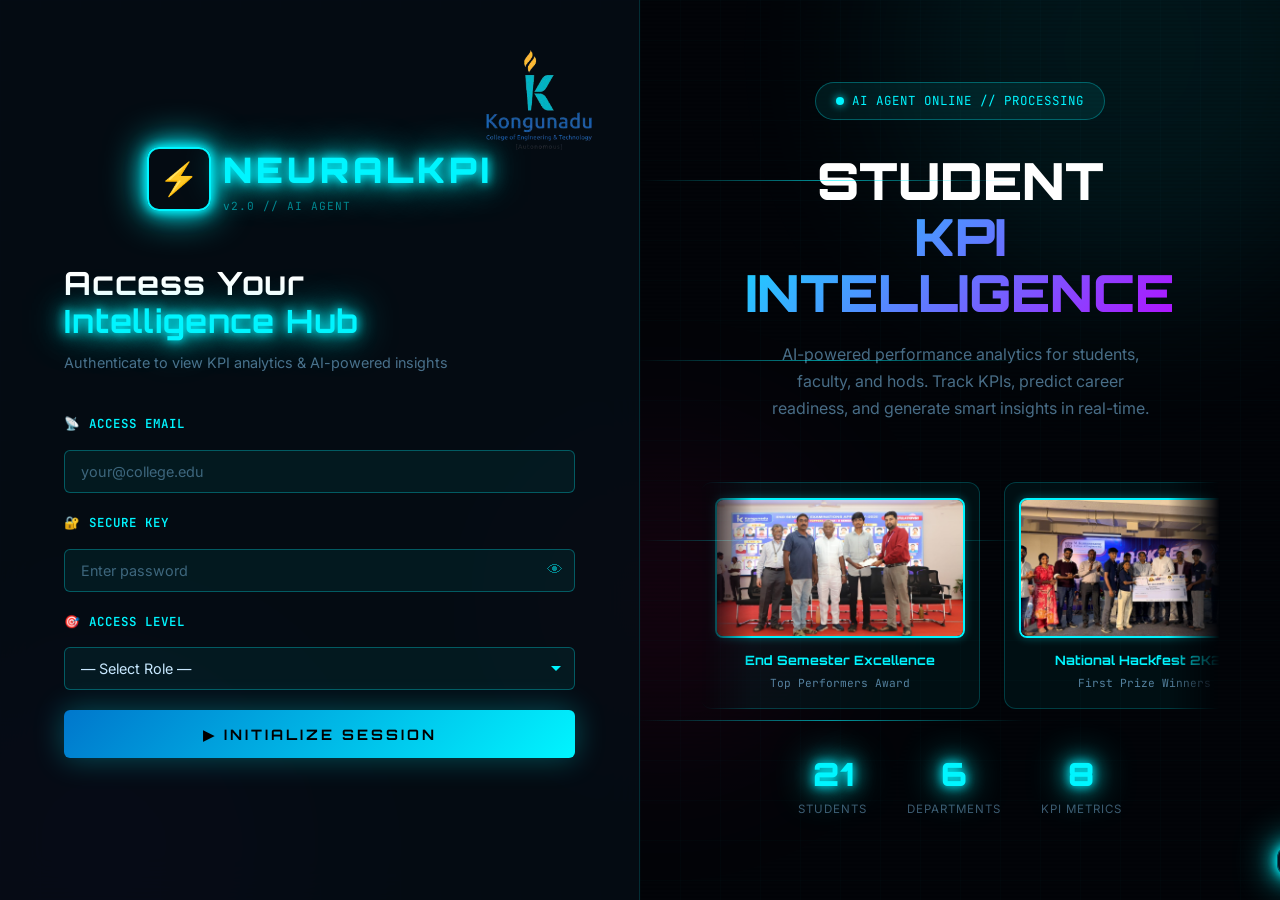
==== commit 64154f31: "feat: Neural Live advanced UI, OD handling tools, fallback text, and model configuration updates" ====
--- a/frontend/index.html
+++ b/frontend/index.html
@@ -495,7 +495,7 @@
       display: inline-flex;
       flex-direction: column;
       align-items: center;
-      width: 160px;
+      width: 280px;
       margin-right: 20px;
       padding: 15px;
       background: rgba(0, 245, 255, 0.05);
@@ -514,9 +514,9 @@
     }
 
     .winner-photo {
-      width: 80px;
-      height: 80px;
-      border-radius: 50%;
+      width: 250px;
+      height: 140px;
+      border-radius: 8px;
       object-fit: cover;
       margin-bottom: 12px;
       border: 2px solid var(--neon-cyan);
@@ -551,10 +551,115 @@
         padding: 40px 32px;
       }
     }
+
+    /* ═══════════════════════════════════
+       GLOBAL NEON LOADING OVERLAY
+       ═══════════════════════════════════ */
+    #neuralLoader {
+      position: fixed;
+      inset: 0;
+      width: 100vw;
+      height: 100vh;
+      background: #050505;
+      display: flex;
+      flex-direction: column;
+      align-items: center;
+      justify-content: center;
+      gap: 28px;
+      z-index: 9999;
+      opacity: 1;
+      visibility: visible;
+      transition: opacity 0.6s ease, visibility 0.6s ease;
+    }
+
+    #neuralLoader.loader-hidden {
+      opacity: 0;
+      visibility: hidden;
+      pointer-events: none;
+    }
+
+    .nl-spinner-container {
+      position: relative;
+      width: 140px;
+      height: 140px;
+      display: flex;
+      align-items: center;
+      justify-content: center;
+    }
+
+    .nl-spinner {
+      position: absolute;
+      top: 0;
+      left: 0;
+      width: 100%;
+      height: 100%;
+      border: 4px solid transparent;
+      border-top-color: #00f3ff;
+      border-right-color: #00f3ff;
+      border-radius: 50%;
+      animation: nl-spin 0.75s linear infinite;
+      box-shadow: 0 0 18px #00f3ff80, 0 0 40px #00f3ff40;
+    }
+
+    .nl-spinner-img {
+      width: 95px;
+      height: auto;
+      z-index: 2;
+      animation: nl-pulse 2s ease-in-out infinite;
+    }
+
+    @keyframes nl-spin {
+      to {
+        transform: rotate(360deg);
+      }
+    }
+
+    .nl-logo {
+      font-family: var(--font-display);
+      font-size: 2.2rem;
+      font-weight: 800;
+      letter-spacing: 6px;
+      color: #00f3ff;
+      text-shadow: 0 0 12px #00f3ff, 0 0 30px #00f3ff80;
+      margin: 0;
+    }
+
+    .nl-status {
+      font-family: var(--font-mono);
+      font-size: 0.78rem;
+      letter-spacing: 3px;
+      text-transform: uppercase;
+      color: #00f3ffbb;
+      text-shadow: 0 0 8px #00f3ff66;
+      animation: nl-pulse 2s ease-in-out infinite;
+      margin: 0;
+    }
+
+    @keyframes nl-pulse {
+
+      0%,
+      100% {
+        opacity: 0.5;
+      }
+
+      50% {
+        opacity: 1;
+      }
+    }
   </style>
 </head>
 
 <body>
+  <!-- ══ GLOBAL NEON LOADING OVERLAY ══ -->
+  <div id="neuralLoader">
+    <div class="nl-spinner-container">
+      <div class="nl-spinner"></div>
+      <img src="pictures/k_logo.png" alt="Kongunadu College Logo" class="nl-spinner-img" />
+    </div>
+    <h1 class="nl-logo">NEURALKPI</h1>
+    <p class="nl-status" id="loaderStatus">Initializing System...</p>
+  </div>
+
   <!-- Background layers -->
   <div class="bg-grid"></div>
   <div class="bg-scanlines"></div>
@@ -566,7 +671,7 @@
     <!-- ===== LEFT: LOGIN PANEL ===== -->
     <div class="login-panel animate-fade-in">
       <img src="pictures/new-logo1.png" alt="Kongunadu College Logo"
-        style="position: absolute; top: 30px; right: 30px; width: 120px; height: auto; z-index: 10;" />
+        style="position: absolute; top: 30px; right: 30px; width: 140px; height: auto; z-index: 10;" />
 
       <!-- Brand -->
       <div class="login-brand">
@@ -643,46 +748,30 @@
       <!-- Latest Prize Winners -->
       <div class="winners-marquee">
         <div class="winners-track">
-          <div class="winner-card"><img src="pictures/captian.jpg" class="winner-photo" alt="Team Avengers">
-            <div class="winner-event">Hackathon 2026</div>
-            <div class="winner-team">Team Avengers</div>
+          <div class="winner-card"><img src="assets/login_images/slide1.jpg" class="winner-photo" alt="Event Photo">
+            <div class="winner-event">End Semester Excellence</div>
+            <div class="winner-team">Top Performers Award</div>
           </div>
-          <div class="winner-card"><img src="pictures/iron-man.jpg" class="winner-photo" alt="Stark Industries">
-            <div class="winner-event">AI Challenge</div>
-            <div class="winner-team">Stark Industries</div>
+          <div class="winner-card"><img src="assets/login_images/slide2.jpg" class="winner-photo" alt="Event Photo">
+            <div class="winner-event">National Hackfest 2K26</div>
+            <div class="winner-team">First Prize Winners</div>
           </div>
-          <div class="winner-card"><img src="pictures/doc strange.jpg" class="winner-photo" alt="Mystic Coders">
-            <div class="winner-event">Data Science Cup</div>
-            <div class="winner-team">Mystic Coders</div>
-          </div>
-          <div class="winner-card"><img src="pictures/spiderman.jpg" class="winner-photo" alt="Web Slingers">
-            <div class="winner-event">Web Dev Clash</div>
-            <div class="winner-team">Web Slingers</div>
-          </div>
-          <div class="winner-card"><img src="pictures/thor.jpg" class="winner-photo" alt="Thunder Nodes">
-            <div class="winner-event">Cloud Summit</div>
-            <div class="winner-team">Thunder Nodes</div>
+          <div class="winner-card"><img src="assets/login_images/slide3.jpg" class="winner-photo" alt="Event Photo">
+            <div class="winner-event">Academic Achievers</div>
+            <div class="winner-team">Merit Certificate</div>
           </div>
           <!-- Duplicate for seamless loop -->
-          <div class="winner-card"><img src="pictures/captian.jpg" class="winner-photo" alt="Team Avengers">
-            <div class="winner-event">Hackathon 2026</div>
-            <div class="winner-team">Team Avengers</div>
+          <div class="winner-card"><img src="assets/login_images/slide1.jpg" class="winner-photo" alt="Event Photo">
+            <div class="winner-event">End Semester Excellence</div>
+            <div class="winner-team">Top Performers Award</div>
           </div>
-          <div class="winner-card"><img src="pictures/iron-man.jpg" class="winner-photo" alt="Stark Industries">
-            <div class="winner-event">AI Challenge</div>
-            <div class="winner-team">Stark Industries</div>
+          <div class="winner-card"><img src="assets/login_images/slide2.jpg" class="winner-photo" alt="Event Photo">
+            <div class="winner-event">National Hackfest 2K26</div>
+            <div class="winner-team">First Prize Winners</div>
           </div>
-          <div class="winner-card"><img src="pictures/doc strange.jpg" class="winner-photo" alt="Mystic Coders">
-            <div class="winner-event">Data Science Cup</div>
-            <div class="winner-team">Mystic Coders</div>
-          </div>
-          <div class="winner-card"><img src="pictures/spiderman.jpg" class="winner-photo" alt="Web Slingers">
-            <div class="winner-event">Web Dev Clash</div>
-            <div class="winner-team">Web Slingers</div>
-          </div>
-          <div class="winner-card"><img src="pictures/thor.jpg" class="winner-photo" alt="Thunder Nodes">
-            <div class="winner-event">Cloud Summit</div>
-            <div class="winner-team">Thunder Nodes</div>
+          <div class="winner-card"><img src="assets/login_images/slide3.jpg" class="winner-photo" alt="Event Photo">
+            <div class="winner-event">Academic Achievers</div>
+            <div class="winner-team">Merit Certificate</div>
           </div>
         </div>
       </div>
@@ -708,6 +797,28 @@
   <div class="neon-toast" id="toast"></div>
 
   <script>
+    // ---- Loader Logic ----
+    const loader = document.getElementById('neuralLoader');
+    const loaderStatus = document.getElementById('loaderStatus');
+
+    function showLoader(statusText) {
+      if (loader) {
+        if (statusText) loaderStatus.textContent = statusText;
+        loader.classList.remove('loader-hidden');
+      }
+    }
+
+    function hideLoader() {
+      if (loader) {
+        loader.classList.add('loader-hidden');
+      }
+    }
+
+    // Page Load Logic: Wait 500ms then fade out
+    window.addEventListener('load', () => {
+      setTimeout(hideLoader, 800);
+    });
+
     // ---- Demo credential auto-fill ----
     function fillDemoCredentials(email, password, role) {
       document.getElementById('loginEmail').value = email;
@@ -722,7 +833,7 @@
       pw.type = pw.type === 'password' ? 'text' : 'password';
     });
 
-    // ---- Login form submission ----
+    // ---- Login form submission INTERCEPTION ----
     document.getElementById('loginForm').addEventListener('submit', async (e) => {
       e.preventDefault();
       const email = document.getElementById('loginEmail').value.trim();
@@ -732,77 +843,71 @@
       const errorMsg = document.getElementById('errorMsg');
 
       if (!email || !password || !role) {
-        showError('Please fill in all fields');
+        if (typeof showError === 'function') showError('Please fill in all fields');
+        else showToast('Please fill in all fields', 'error');
         return;
       }
+
+      // 1. Show global loader & update status
+      showLoader("Authenticating Credentials...");
 
       btn.textContent = '⟳ AUTHENTICATING...';
       btn.classList.add('loading');
-      errorMsg.classList.remove('show');
-
-      // Simulate auth (replace with real API call when backend is running)
-      setTimeout(() => {
-        let validCreds = [
-          { email: 'admin@kpi.edu', password: 'admin123', role: 'admin' },
-          { email: 'hod.cse@kpi.edu', password: 'hod123', role: 'hod' },
-          { email: 'hod.ece@kpi.edu', password: 'hod123', role: 'hod' },
-          { email: 'hod.mech@kpi.edu', password: 'hod123', role: 'hod' },
-          { email: 'hod.ce@kpi.edu', password: 'hod123', role: 'hod' },
-          { email: 'hod.it@kpi.edu', password: 'hod123', role: 'hod' },
-          { email: 'hod.ai@kpi.edu', password: 'hod123', role: 'hod' },
-          // Custom Faculty logins
-          { email: 'fac.cse@kpi.edu', password: 'faculty123', role: 'faculty' },
-          { email: 'fac.ece@kpi.edu', password: 'faculty123', role: 'faculty' },
-          { email: 'fac.mech@kpi.edu', password: 'faculty123', role: 'faculty' },
-          { email: 'fac.ce@kpi.edu', password: 'faculty123', role: 'faculty' },
-          { email: 'fac.it@kpi.edu', password: 'faculty123', role: 'faculty' },
-          { email: 'fac.ai@kpi.edu', password: 'faculty123', role: 'faculty' },
-          // All 21 student logins (password: student123 for all)
-          { email: 'cse001@college.edu', password: 'student123', role: 'student' },
-          { email: 'cse002@college.edu', password: 'student123', role: 'student' },
-          { email: 'cse003@college.edu', password: 'student123', role: 'student' },
-          { email: 'cse004@college.edu', password: 'student123', role: 'student' },
-          { email: 'cse005@college.edu', password: 'student123', role: 'student' },
-          { email: 'ece001@college.edu', password: 'student123', role: 'student' },
-          { email: 'ece002@college.edu', password: 'student123', role: 'student' },
-          { email: 'ece003@college.edu', password: 'student123', role: 'student' },
-          { email: 'ece004@college.edu', password: 'student123', role: 'student' },
-          { email: 'me001@college.edu', password: 'student123', role: 'student' },
-          { email: 'me002@college.edu', password: 'student123', role: 'student' },
-          { email: 'me003@college.edu', password: 'student123', role: 'student' },
-          { email: 'ce001@college.edu', password: 'student123', role: 'student' },
-          { email: 'ce002@college.edu', password: 'student123', role: 'student' },
-          { email: 'it001@college.edu', password: 'student123', role: 'student' },
-          { email: 'it002@college.edu', password: 'student123', role: 'student' },
-          { email: 'it003@college.edu', password: 'student123', role: 'student' },
-          { email: 'ai001@college.edu', password: 'student123', role: 'student' },
-          { email: 'ai002@college.edu', password: 'student123', role: 'student' },
-          { email: 'ai003@college.edu', password: 'student123', role: 'student' },
-          { email: 'ai004@college.edu', password: 'student123', role: 'student' },
-        ];
-
-        // Ensure all 30 faculty logins are valid
-        for (let i = 1; i <= 30; i++) {
-          validCreds.push({
-            email: `fac${String(i).padStart(2, '0')}@kpi.edu`,
-            password: 'faculty123',
-            role: 'faculty'
-          });
-        }
-
-        const match = validCreds.find(c => c.email === email && c.password === password && c.role === role);
-
-        if (match) {
-          localStorage.setItem('kpi_user', JSON.stringify({ email, role, name: getRoleName(role, email) }));
-          showToast('Authentication successful! Redirecting...', 'success');
-          setTimeout(() => { window.location.href = 'dashboard.html'; }, 1200);
-        } else {
-          btn.textContent = '▶ INITIALIZE SESSION';
-          btn.classList.remove('loading');
-          showError('Invalid credentials or role mismatch');
-        }
-      }, 1400);
+      if (errorMsg) errorMsg.classList.remove('show');
+
+      // 2. Mock API Call with try/catch
+      try {
+        await new Promise((resolve, reject) => {
+          setTimeout(() => {
+            const validCreds = [
+              { email: 'admin@kpi.edu', password: 'admin123', role: 'admin' },
+              { email: 'hod.cse@kpi.edu', password: 'hod123', role: 'hod' },
+              { email: 'fac.cse@kpi.edu', password: 'faculty123', role: 'faculty' },
+              { email: 'cse001@college.edu', password: 'student123', role: 'student' }
+            ];
+
+            // Add back the bulk creds for robustness in the mock
+            for (let i = 1; i <= 30; i++) {
+              validCreds.push({ email: `fac${String(i).padStart(2, '0')}@kpi.edu`, password: 'faculty123', role: 'faculty' });
+            }
+            const depts = ['cse', 'ece', 'me', 'ce', 'it', 'ai'];
+            depts.forEach(d => {
+              for (let i = 1; i <= 5; i++) validCreds.push({ email: `${d}${String(i).padStart(3, '0')}@college.edu`, password: 'student123', role: 'student' });
+            });
+
+            const match = validCreds.find(c => c.email === email && c.password === password && c.role === role);
+
+            if (match) resolve(match);
+            else reject(new Error('Invalid login credentials'));
+          }, 1500);
+        });
+
+        // 3. Success: Update status and redirect
+        if (loaderStatus) loaderStatus.textContent = "Access Granted. Loading Dashboard...";
+
+        const userData = { email, role, name: typeof getRoleName === 'function' ? getRoleName(role, email) : role.toUpperCase() };
+        localStorage.setItem('kpi_user', JSON.stringify(userData));
+        const mockJwt = "eyJhbGciOiJIUzI1NiIsInR5cCI6IkpXVCJ9." + btoa(JSON.stringify(userData)) + ".mocksignature";
+        localStorage.setItem('kpi_token', mockJwt);
+
+        showToast('Authentication successful!', 'success');
+
+        // Wait 1 second before redirect
+        setTimeout(() => {
+          window.location.href = 'dashboard.html';
+        }, 1000);
+
+      } catch (err) {
+        // 4. Failure: Hide loader & show error
+        hideLoader();
+        btn.textContent = '▶ INITIALIZE SESSION';
+        btn.classList.remove('loading');
+        if (typeof showError === 'function') showError(err.message);
+        else showToast(err.message, 'error');
+      }
     });
+
+
 
     function getRoleName(role, email = '') {
       if (role === 'admin') return 'System Administrator';
